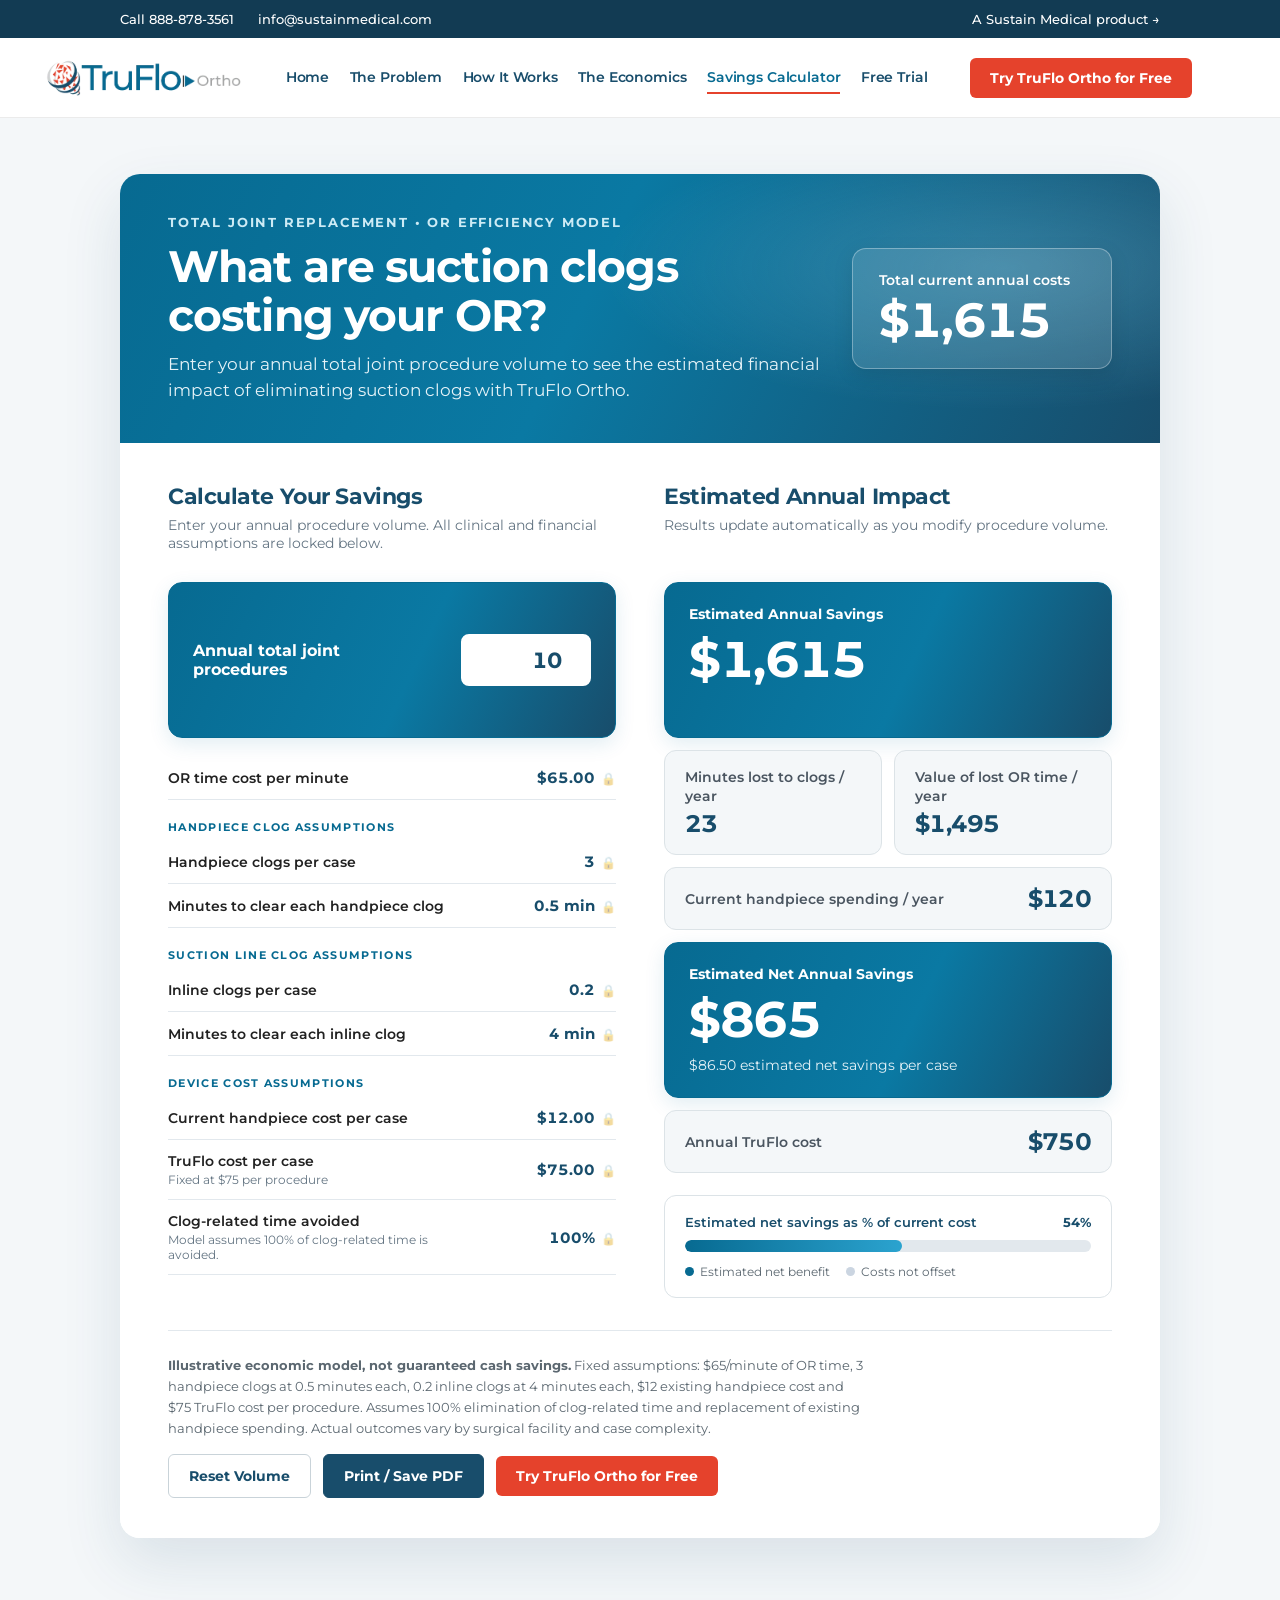
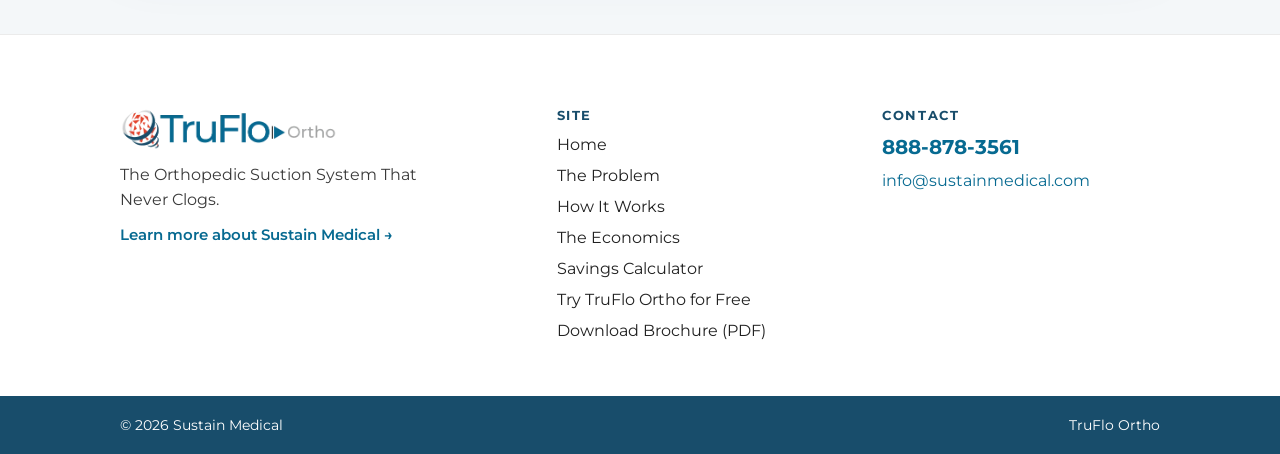
==== calculator.html @ 46fee1bb "Match left input box height and top alignment to right primary card" ====
<!DOCTYPE html><html lang="en"><head><meta charset="utf-8"><meta name="viewport" content="width=device-width,initial-scale=1">
<title>Savings Calculator | TruFlo Ortho</title><meta name="description" content="Calculate your operating room savings by eliminating suction line and handpiece clogs with TruFlo Ortho.">
<link rel="icon" href="assets/img/truflo-logo.png"><link rel="stylesheet" href="assets/site.css">
<style>
.calc-page{padding-top:56px;padding-bottom:96px;background:#F4F7F9}
.calc-shell{max-width:1120px;margin:0 auto;box-shadow:0 24px 60px rgba(24,77,107,.12);border-radius:20px;overflow:hidden;background:#fff}
.calc-top{background:radial-gradient(55% 75% at 85% 35%,rgba(127,208,238,.30),transparent 70%),linear-gradient(115deg,#076A91 0%,#0A79A3 45%,#184D6B 100%);padding:40px 48px;color:#fff;position:relative}
.calc-top .eyebrow{color:#CDEBF5;letter-spacing:.14em;text-transform:uppercase;font-size:13px;font-weight:700}
.calc-top h1{font-size:clamp(28px,3.8vw,44px);line-height:1.12;margin:12px 0 10px;font-weight:700;color:#fff}
.calc-top p{max-width:700px;margin:0;color:#E6F3F8;font-size:17px;line-height:1.55}
.calc-top-grid{display:flex;align-items:center;justify-content:space-between;gap:32px;flex-wrap:wrap}
.calc-top-copy{flex:1 1 520px}
.calc-hero-stat{background:rgba(255,255,255,.12);border:1.5px solid rgba(255,255,255,.32);border-radius:14px;padding:22px 26px;min-width:260px;box-shadow:0 6px 20px rgba(0,0,0,.10)}
.calc-hero-stat span{display:block;font-size:14px;font-weight:600;color:#fff;margin-bottom:6px}
.calc-hero-stat strong{display:block;font-size:clamp(34px,4.2vw,48px);line-height:1.05;font-weight:700;color:#fff;font-variant-numeric:tabular-nums;letter-spacing:-.03em}
.calc-main{padding:40px 48px;background:#fff}
.calc-columns{display:grid;grid-template-columns:1fr 1fr;gap:48px}
.calc-main h2{font-size:22px;margin:0 0 6px;color:#184D6B;font-weight:700}
.calc-sub{color:#647583;font-size:14px;margin:0 0 24px;min-height:42px}
.calc-field{display:flex;align-items:center;justify-content:space-between;gap:16px;padding:12px 0;border-bottom:1px solid #E2E8ED}
.calc-field label{font-weight:600;font-size:14px;color:#212121;max-width:62%}
.calc-field small{display:block;color:#647583;font-weight:400;font-size:12px;margin-top:2px}
.calc-field.featured{min-height:156px;background:linear-gradient(115deg,#076A91 0%,#0A79A3 55%,#184D6B 100%);padding:22px 24px;border:1.5px solid #076A91;border-radius:14px;margin-bottom:18px;box-shadow:0 6px 20px rgba(7,106,145,.12)}
.calc-field.featured label{font-weight:700;color:#fff;font-size:16px}
.calc-field.featured input{background:#fff;border:2px solid #fff;font-size:22px;height:52px;font-weight:700;color:#184D6B}
.calc-field.featured input:focus{border-color:#fff;box-shadow:0 0 0 3px rgba(255,255,255,.35)}
.calc-inputwrap{display:flex;align-items:center;position:relative;width:130px}
.calc-inputwrap input{width:100%;height:44px;text-align:right;background:#F8FBFD;border:1.5px solid #C9D3D9;border-radius:8px;font-weight:700;font-family:Montserrat,sans-serif;color:#184D6B;padding:0 12px;outline:none;font-variant-numeric:tabular-nums}
.calc-inputwrap input:focus{background:#fff;border-color:#076A91;box-shadow:0 0 0 3px rgba(7,106,145,.2)}
.calc-fixed{min-width:120px;text-align:right;font-weight:700;font-variant-numeric:tabular-nums;color:#184D6B;font-size:15px;white-space:nowrap}
.calc-lock{display:inline-block;margin-left:6px;opacity:.4;font-size:12px}
.calc-section-tag{font-size:11px;text-transform:uppercase;font-weight:700;letter-spacing:.12em;color:#076A91;margin:20px 0 6px}
.calc-results{display:flex;flex-direction:column;gap:12px}
.calc-res{display:flex;align-items:center;justify-content:space-between;gap:12px;padding:16px 20px;background:#F4F7F9;border:1px solid #DCE3E7;border-radius:12px}
.calc-res span{font-size:14px;color:#4a5560;font-weight:600}
.calc-res strong{font-size:24px;letter-spacing:-.03em;color:#184D6B;font-variant-numeric:tabular-nums}
.calc-res.primary{display:flex;flex-direction:column;justify-content:flex-start;align-items:flex-start;gap:0;min-height:156px;color:#fff;background:linear-gradient(115deg,#076A91 0%,#0A79A3 55%,#184D6B 100%);border:1.5px solid #076A91;border-radius:14px;padding:22px 24px;box-shadow:0 6px 20px rgba(7,106,145,.12)}
.calc-res.primary span{color:#fff;font-weight:700;display:block}
.calc-res.primary strong{display:block;font-size:clamp(36px,4.5vw,50px);margin:6px 0;color:#fff}
.calc-res.primary .micro{color:#E6F3F8;font-size:14px}
.calc-res.primary.negative{background:linear-gradient(115deg,#B5462E,#E5422C);border-color:#B5462E}
.calc-metrics{display:grid;grid-template-columns:1fr 1fr;gap:12px}
.calc-metrics .calc-res{display:block}
.calc-metrics .calc-res strong{display:block;margin-top:4px}
.calc-barwrap{margin-top:10px;padding:18px 20px;border:1px solid #DCE3E7;border-radius:12px;background:#fff}
.calc-barhead{display:flex;justify-content:space-between;gap:10px;font-size:13px;margin-bottom:10px;font-weight:600;color:#184D6B}
.calc-bar{height:12px;background:#E2E8ED;border-radius:8px;overflow:hidden}
.calc-barfill{height:100%;background:linear-gradient(90deg,#076A91,#2BA3CF);border-radius:8px;transition:width .25s ease}
.calc-legend{display:flex;flex-wrap:wrap;gap:16px;margin-top:12px;color:#5b6770;font-size:12px}
.calc-dot{display:inline-block;width:9px;height:9px;border-radius:50%;background:#076A91;margin-right:6px}
.calc-dot.alt{background:#CBD5E1}
.calc-actions{display:flex;justify-content:space-between;align-items:center;gap:16px;flex-wrap:wrap;border-top:1px solid #E2E8ED;margin-top:32px;padding-top:24px}
.calc-note{margin:0;color:#5b6770;font-size:13px;line-height:1.6;max-width:700px}
.calc-buttons{display:flex;gap:12px;flex-wrap:wrap;align-items:center}
.calc-btn{cursor:pointer;padding:12px 20px;border-radius:6px;font:700 14px Montserrat,sans-serif;border:1.5px solid #C9D3D9;background:#fff;color:#184D6B;transition:all .2s}
.calc-btn:hover{background:#F4F7F9;border-color:#076A91}
.calc-btn.dark{background:#184D6B;color:#fff;border-color:#184D6B}
.calc-btn.dark:hover{background:#076A91;border-color:#076A91}
@media(max-width:900px){
  .calc-columns{grid-template-columns:1fr;gap:32px}
  .calc-top{padding:30px 24px}
  .calc-top-grid{flex-direction:column;align-items:stretch;gap:20px}
  .calc-hero-stat{min-width:0}
  .calc-main{padding:28px 20px}
  .calc-sub{min-height:0}
  .calc-actions{flex-direction:column;align-items:stretch}
}
@media print{
  .topbar,.hdr,footer,.calc-buttons{display:none!important}
  .calc-shell{box-shadow:none;border-radius:0}
  body{background:#fff}
}
</style>
</head><body>
<div class="topbar wrap"><div class="l"><a href="tel:+18888783561">Call 888-878-3561</a><a href="mailto:info@sustainmedical.com">info@sustainmedical.com</a></div><a href="https://sustainmedical.com">A Sustain Medical product &rarr;</a></div>
<header class="hdr wrap"><a href="index.html"><img class="logo" src="assets/img/truflo-logo.webp" alt="TruFlo Ortho" width="228" height="46"></a>
<nav class="nav"><a href="index.html">Home</a><a href="index.html#problem">The Problem</a><a href="index.html#how">How It Works</a><a href="index.html#economics">The Economics</a><a href="calculator.html" class="on">Savings Calculator</a><a href="free-trial.html">Free Trial</a></nav><a href="free-trial.html" class="btn btn-red btn-sm">Try TruFlo Ortho for Free</a>
<div style="display:flex;gap:6px;align-items:center"><a href="free-trial.html" class="btn btn-red mcta">Try TruFlo Ortho for Free</a><button class="burger" aria-label="Menu" aria-expanded="false"><span></span><span></span><span></span></button></div>
<nav class="mnav"><a href="index.html">Home</a><a href="index.html#problem">The Problem</a><a href="index.html#how">How It Works</a><a href="index.html#economics">The Economics</a><a href="calculator.html">Savings Calculator</a><a href="free-trial.html">Free Trial</a><a href="tel:+18888783561">Call 888-878-3561</a></nav></header>

<main class="calc-page wrap">
<div class="calc-shell">
<header class="calc-top">
<div class="calc-top-grid">
<div class="calc-top-copy">
<div class="eyebrow">Total Joint Replacement &bull; OR Efficiency Model</div>
<h1>What are suction clogs<br>costing your OR?</h1>
<p>Enter your annual total joint procedure volume to see the estimated financial impact of eliminating suction clogs with TruFlo Ortho.</p>
</div>
<div class="calc-hero-stat">
<span>Total current annual costs</span>
<strong id="heroCurrentTotal" aria-live="polite">$1,615</strong>
</div>
</div>
</header>
<div class="calc-main">
<div class="calc-columns">
<section aria-labelledby="inputs-heading">
<h2 id="inputs-heading">Calculate Your Savings</h2>
<p class="calc-sub">Enter your annual procedure volume. All clinical and financial assumptions are locked below.</p>

<div class="calc-field featured">
<label for="cases">Annual total joint procedures</label>
<div class="calc-inputwrap"><input id="cases" type="number" min="0" step="1" value="10"></div>
</div>

<div class="calc-field">
<label for="orCost">OR time cost per minute</label>
<div class="calc-fixed" aria-label="Fixed assumption">$65.00<span class="calc-lock" title="Fixed assumption" aria-hidden="true">&#128274;</span></div>
</div>

<div class="calc-section-tag">Handpiece Clog Assumptions</div>
<div class="calc-field">
<label for="handClogs">Handpiece clogs per case</label>
<div class="calc-fixed" aria-label="Fixed assumption">3<span class="calc-lock" title="Fixed assumption" aria-hidden="true">&#128274;</span></div>
</div>
<div class="calc-field">
<label for="handMinutes">Minutes to clear each handpiece clog</label>
<div class="calc-fixed" aria-label="Fixed assumption">0.5 min<span class="calc-lock" title="Fixed assumption" aria-hidden="true">&#128274;</span></div>
</div>

<div class="calc-section-tag">Suction Line Clog Assumptions</div>
<div class="calc-field">
<label for="inlineClogs">Inline clogs per case</label>
<div class="calc-fixed" aria-label="Fixed assumption">0.2<span class="calc-lock" title="Fixed assumption" aria-hidden="true">&#128274;</span></div>
</div>
<div class="calc-field">
<label for="inlineMinutes">Minutes to clear each inline clog</label>
<div class="calc-fixed" aria-label="Fixed assumption">4 min<span class="calc-lock" title="Fixed assumption" aria-hidden="true">&#128274;</span></div>
</div>

<div class="calc-section-tag">Device Cost Assumptions</div>
<div class="calc-field">
<label for="oldCost">Current handpiece cost per case</label>
<div class="calc-fixed" aria-label="Fixed assumption">$12.00<span class="calc-lock" title="Fixed assumption" aria-hidden="true">&#128274;</span></div>
</div>
<div class="calc-field">
<label for="trufloCost">TruFlo cost per case<small>Fixed at $75 per procedure</small></label>
<div class="calc-fixed" aria-label="Fixed assumption">$75.00<span class="calc-lock" title="Fixed assumption" aria-hidden="true">&#128274;</span></div>
</div>
<div class="calc-field">
<label for="eff">Clog-related time avoided<small>Model assumes 100% of clog-related time is avoided.</small></label>
<div class="calc-fixed" aria-label="Fixed assumption">100%<span class="calc-lock" title="Fixed assumption" aria-hidden="true">&#128274;</span></div>
</div>
</section>

<section aria-labelledby="results-heading">
<h2 id="results-heading">Estimated Annual Impact</h2>
<p class="calc-sub">Results update automatically as you modify procedure volume.</p>
<div class="calc-results">
<div class="calc-res primary" id="currentCostTile">
<span>Estimated Annual Savings</span>
<strong id="currentTotal" aria-live="polite">$1,615</strong>
</div>

<div class="calc-metrics">
<div class="calc-res">
<span>Minutes lost to clogs / year</span>
<strong id="minutesLost">23</strong>
</div>
<div class="calc-res">
<span>Value of lost OR time / year</span>
<strong id="timeCost">$1,495</strong>
</div>
</div>

<div class="calc-res">
<span>Current handpiece spending / year</span>
<strong id="oldAnnual">$120</strong>
</div>
<div class="calc-res primary" id="netTile">
<span>Estimated Net Annual Savings</span>
<strong id="net" aria-live="polite">$865</strong>
<div class="micro" id="perCase">$86.50 estimated savings per case</div>
</div>
<div class="calc-res">
<span>Annual TruFlo cost</span>
<strong id="trufloAnnual">$750</strong>
</div>

<div class="calc-barwrap">
<div class="calc-barhead">
<span>Estimated net savings as % of current cost</span>
<strong id="percentage">54%</strong>
</div>
<div class="calc-bar"><div class="calc-barfill" id="barFill" style="width:54%"></div></div>
<div class="calc-legend">
<span><i class="calc-dot"></i>Estimated net benefit</span>
<span><i class="calc-dot alt"></i>Costs not offset</span>
</div>
</div>

</div>
</section>
</div>

<div class="calc-actions">
<p class="calc-note"><strong>Illustrative economic model, not guaranteed cash savings.</strong> Fixed assumptions: $65/minute of OR time, 3 handpiece clogs at 0.5 minutes each, 0.2 inline clogs at 4 minutes each, $12 existing handpiece cost and $75 TruFlo cost per procedure. Assumes 100% elimination of clog-related time and replacement of existing handpiece spending. Actual outcomes vary by surgical facility and case complexity.</p>
<div class="calc-buttons">
<button id="reset" class="calc-btn" type="button">Reset Volume</button>
<button id="print" class="calc-btn dark" type="button">Print / Save PDF</button>
<a href="free-trial.html" class="btn btn-red btn-sm">Try TruFlo Ortho for Free</a>
</div>
</div>
</div>
</div>
</main>

<footer><div class="ft wrap"><div class="c"><img src="assets/img/truflo-logo.webp" alt="TruFlo Ortho" style="height:44px;width:max-content"><p>The Orthopedic Suction System That Never Clogs.</p><a href="https://sustainmedical.com" class="mont" style="font-weight:600;font-size:15px;color:#076A91">Learn more about Sustain Medical &rarr;</a></div>
<div class="c"><h4>Site</h4><a href="index.html">Home</a><a href="index.html#problem">The Problem</a><a href="index.html#how">How It Works</a><a href="index.html#economics">The Economics</a><a href="calculator.html">Savings Calculator</a><a href="free-trial.html">Try TruFlo Ortho for Free</a><a href="assets/TruFlo-Ortho-Sell-Sheet.pdf" target="_blank" rel="noopener">Download Brochure (PDF)</a></div>
<div class="c"><h4>Contact</h4><a href="tel:+18888783561" class="mont" style="font-weight:700;font-size:20px;color:#076A91">888-878-3561</a><a href="mailto:info@sustainmedical.com" style="color:#076A91">info@sustainmedical.com</a></div></div>
<div class="fb wrap"><span>&copy; 2026 Sustain Medical</span><span>TruFlo Ortho</span></div></footer>

<script>
(function(){
  'use strict';
  const defaults = {cases:10,orCost:65,handClogs:3,handMinutes:.5,inlineClogs:.2,inlineMinutes:4,oldCost:12,trufloCost:75,eff:100};
  const $ = id => document.getElementById(id);
  const money = n => new Intl.NumberFormat('en-US',{style:'currency',currency:'USD',maximumFractionDigits:0}).format(n);
  const precise = n => new Intl.NumberFormat('en-US',{style:'currency',currency:'USD',minimumFractionDigits:2,maximumFractionDigits:2}).format(n);
  const number = n => new Intl.NumberFormat('en-US',{maximumFractionDigits:2}).format(n);
  const value = id => {
    if(id !== 'cases') return defaults[id];
    const n = Number($('cases').value);
    return Number.isFinite(n) ? Math.max(0, Math.floor(n)) : 0;
  };
  function update(){
    const cases = value('cases'),
          perMinute = value('orCost'),
          h = cases * value('handClogs') * value('handMinutes'),
          i = cases * value('inlineClogs') * value('inlineMinutes'),
          time = h + i,
          timeCost = time * perMinute,
          oldAnnual = cases * value('oldCost'),
          currentTotal = timeCost + oldAnnual,
          trufloAnnual = cases * value('trufloCost'),
          effective = Math.min(100, value('eff')) / 100,
          recovered = timeCost * effective,
          net = recovered + oldAnnual - trufloAnnual,
          share = currentTotal > 0 ? Math.max(0, Math.min(100, 100 * net / currentTotal)) : 0;
    for(const [id, val, fmt] of [
      ['minutesLost', time, number],
      ['timeCost', timeCost, money],
      ['oldAnnual', oldAnnual, money],
      ['currentTotal', currentTotal, money],
      ['heroCurrentTotal', currentTotal, money],
      ['trufloAnnual', trufloAnnual, money],
      ['net', net, money]
    ]){
      if($(id)) $(id).textContent = fmt(val);
    }
    if($('perCase')) $('perCase').textContent = precise(cases ? net / cases : 0) + ' estimated net savings per case';
    if($('percentage')) $('percentage').textContent = Math.round(share) + '%';
    if($('barFill')) $('barFill').style.width = share + '%';
    if($('netTile')) $('netTile').classList.toggle('negative', net < 0);
  }
  const c = $('cases');
  if(c) c.addEventListener('input', update);
  const r = $('reset');
  if(r) r.addEventListener('click', () => { c.value = defaults.cases; update(); });
  const p = $('print');
  if(p) p.addEventListener('click', () => window.print());
  update();
})();
</script>
<script src="assets/site.js"></script>
</body></html>
---- assets/site.css ----
@import url('https://fonts.googleapis.com/css2?family=Montserrat:ital,wght@0,400;0,500;0,600;0,700;1,500&display=swap');
*{box-sizing:border-box}html{scroll-behavior:smooth}
body{margin:0;font-family:Montserrat,sans-serif;color:#212121;background:#fff;-webkit-font-smoothing:antialiased}
a{color:#076A91;text-decoration:none}a:hover{color:#184D6B}
img{max-width:100%}
.mont{font-family:Montserrat,sans-serif}
.wrap{padding-left:120px;padding-right:120px}
.hdr.wrap{padding-left:clamp(20px,3.5vw,60px);padding-right:clamp(20px,3.5vw,60px)}
.topbar{background:#123B53;height:38px;display:flex;align-items:center;justify-content:space-between;font:500 13px Montserrat,sans-serif;color:#fff}
.topbar a{color:#fff;white-space:nowrap}.topbar .l{display:flex;gap:24px}
.hdr{position:sticky;top:0;z-index:30;background:rgba(255,255,255,.98);backdrop-filter:blur(8px);border-bottom:1px solid #EBEBEB;height:80px;display:flex;align-items:center;justify-content:space-between;gap:16px}
.hdr .logo{height:40px;width:auto;flex-shrink:0;display:block}
.nav{display:flex;align-items:center;gap:clamp(12px,1.6vw,22px);font:600 14px Montserrat,sans-serif;flex-shrink:1}
.nav a{color:#184D6B;padding:6px 0;border-bottom:2px solid transparent;white-space:nowrap;flex-shrink:0;letter-spacing:-.01em}
.nav a:hover{color:#076A91}.nav a.on{border-color:#E5422C;color:#076A91}
.btn{display:inline-flex;align-items:center;justify-content:center;font:700 16px Montserrat,sans-serif;padding:16px 28px;border-radius:6px;white-space:nowrap;flex-shrink:0;transition:transform .2s,box-shadow .2s,background .2s,color .2s;cursor:pointer;border:0}
.btn-red{background:#E5422C;color:#fff}.btn-red:hover{background:#C7341F;color:#fff;transform:translateY(-2px);box-shadow:0 10px 24px rgba(229,66,44,.4)}
.btn-ghost{border:2px solid rgba(255,255,255,.75);color:#fff;padding:14px 24px}.btn-ghost:hover{background:#fff;color:#184D6B;transform:translateY(-2px)}
.btn-outline{border:2px solid #076A91;color:#076A91;padding:12px 20px;font-size:15px}.btn-outline:hover{background:#076A91;color:#fff}
.btn-sm{font-size:14px;padding:11px 20px;white-space:nowrap;flex-shrink:0}
.burger{display:none;width:44px;height:44px;border:0;background:none;flex-direction:column;align-items:center;justify-content:center;gap:5px;cursor:pointer}.burger span{width:22px;height:2.5px;background:#184D6B;border-radius:2px}
.mnav{display:none}
.eyebrow{font:600 13px Montserrat,sans-serif;letter-spacing:.14em;text-transform:uppercase}
h1,h2,h3{font-family:Montserrat,sans-serif;margin:0;letter-spacing:-.02em}
section{position:relative}
/* hero */
.hero{padding-top:88px;padding-bottom:104px;background:radial-gradient(55% 75% at 78% 45%,rgba(127,208,238,.30),transparent 70%),linear-gradient(115deg,#076A91 0%,#0A79A3 45%,#184D6B 100%);display:grid;grid-template-columns:1.02fr .98fr;gap:48px;align-items:center;color:#fff;overflow:hidden}
.hero h1{font-weight:700;font-size:60px;line-height:1.06;letter-spacing:-.025em;text-wrap:balance}.hero h1 span{color:#BFEAF8}
.hero p{margin:0;font-size:20px;line-height:1.55;color:#E6F3F8;max-width:540px}
.hero .copy{display:flex;flex-direction:column;gap:24px}
.hero .eyebrow{display:flex;align-items:center;gap:10px;color:#CDEBF5}
.dot{width:8px;height:8px;border-radius:50%;background:#E5422C;display:inline-block;animation:dotw 1.8s ease-out infinite}
@keyframes dotw{0%{box-shadow:0 0 0 0 rgba(229,66,44,.6)}100%{box-shadow:0 0 0 8px rgba(229,66,44,0)}}
@keyframes dotb{0%{box-shadow:0 0 0 0 rgba(7,106,145,.5)}100%{box-shadow:0 0 0 8px rgba(7,106,145,0)}}
.hero .btns{display:flex;gap:14px;margin-top:8px;flex-wrap:wrap}
.prod{position:relative}
.prod::before{content:"";position:absolute;inset:6% 4%;border-radius:50%;background:radial-gradient(circle,rgba(255,255,255,.55),rgba(255,255,255,0) 68%)}
.prod img{position:relative;width:100%;display:block;animation:subtleFloat 5s ease-in-out infinite;filter:drop-shadow(0 30px 40px rgba(8,40,60,.35))}
@keyframes subtleFloat{0%,100%{transform:translateY(-4px)}50%{transform:translateY(4px)}}
@keyframes float{0%,100%{transform:translateY(-4px)}50%{transform:translateY(4px)}}
.tag{position:absolute;background:rgba(255,255,255,.95);border:1px solid #DCE3E7;border-radius:12px;padding:12px 16px;box-shadow:0 14px 34px rgba(8,40,60,.25);display:flex;gap:10px;align-items:center;font:600 14px Montserrat,sans-serif;color:#184D6B;white-space:nowrap;animation:float 5s ease-in-out infinite}
.tag i{width:10px;height:10px;border-radius:50%;display:inline-block}
/* diagram sections */
.diag-sec{padding-top:104px;padding-bottom:104px}
.diag-sec.alt{background:radial-gradient(40% 50% at 82% 18%,rgba(7,106,145,.12),transparent 70%),#F4F7F9}
.sechead{display:grid;grid-template-columns:1fr 1fr;gap:64px;align-items:end;margin-bottom:40px}
.sechead h2{font-weight:700;font-size:48px;line-height:1.08;color:#184D6B}
.sechead p{margin:0;font-size:19px;line-height:1.6;color:#3a3a3a}
.card{background:#fff;border-radius:22px;box-shadow:0 30px 70px rgba(24,77,107,.14);padding:28px 36px 36px}
.card .ct{display:flex;flex-direction:column;gap:6px;margin-bottom:12px}
.card .ct b{font:700 26px Montserrat,sans-serif;color:#184D6B}
.status{display:flex;align-items:center;gap:10px;font:700 14px Montserrat,sans-serif;letter-spacing:.08em}
.status i{width:10px;height:10px;border-radius:50%;display:inline-block}
.card .cap{margin:12px 0 0;font-size:16px;line-height:1.55;color:#3a3a3a;max-width:880px}
.legend{display:none}
.photos{display:grid;grid-template-columns:repeat(4,1fr);gap:14px;margin-top:28px}
.photos figure{margin:0;border-radius:14px;overflow:hidden;background:#123B53;aspect-ratio:3/2}
.photos img{width:100%;height:100%;object-fit:cover;display:block;transition:transform .5s}.photos figure:hover img{transform:scale(1.05)}
.photos-note{margin:10px 0 0;font-size:14px;color:#5b6770}
/* large-bore (v2) */
.lb{padding-top:112px;padding-bottom:112px}
.center{text-align:center;display:flex;flex-direction:column;gap:14px;align-items:center}
.lb h2,.h2{font-weight:700;font-size:44px;color:#184D6B}
.lbgrid{margin-top:56px;display:grid;grid-template-columns:320px 1fr 320px;gap:32px;align-items:center}
.fcard{border:1.5px solid #C9D3D9;border-radius:16px;padding:28px;display:flex;flex-direction:column;gap:8px;background:#fff;transition:transform .35s,box-shadow .35s,border-color .35s}
.fcard:hover{transform:translateY(-6px);box-shadow:0 20px 44px rgba(24,77,107,.13);border-color:#076A91}
.fcard .t{display:flex;align-items:center;gap:12px}.num{flex:none;width:32px;height:32px;border-radius:50%;background:#E5422C;color:#fff;font:700 15px Montserrat,sans-serif;display:flex;align-items:center;justify-content:center}
.fcard .t span:last-child{font:700 19px Montserrat,sans-serif;color:#C7341F}
.pin{position:absolute;width:38px;height:38px;border-radius:50%;background:#E5422C;color:#fff;border:3px solid #fff;box-shadow:0 4px 12px rgba(0,0,0,.2);font:700 16px Montserrat,sans-serif;display:flex;align-items:center;justify-content:center;animation:pulse 2s ease-out infinite}
@keyframes pulse{0%{box-shadow:0 0 0 0 rgba(229,66,44,.55)}100%{box-shadow:0 0 0 18px rgba(229,66,44,0)}}
.cyc{margin-top:72px;display:grid;grid-template-columns:320px 1fr;gap:48px;align-items:center}
.cycimg{position:relative;height:340px;border-radius:16px;overflow:hidden;background:#184D6B url(img/or-team.webp) center/cover;box-shadow:0 24px 60px rgba(24,77,107,.2)}
.cycimg::before{content:"";position:absolute;inset:0;background:linear-gradient(90deg,rgba(18,59,83,.85) 0%,rgba(18,59,83,.2) 55%,transparent)}
.chips{position:absolute;left:32px;bottom:32px;display:flex;gap:10px;font:600 13px Montserrat,sans-serif;color:#fff;letter-spacing:.08em;text-transform:uppercase}.chips span{padding:6px 10px;border:1px solid rgba(255,255,255,.4);border-radius:20px}
/* economics */
.pagehead{padding-top:72px;padding-bottom:8px}
.pagehead h1{font-size:52px;color:#184D6B;font-weight:700;line-height:1.08}
.why{padding-top:72px;padding-bottom:104px}
.grid3{display:grid;grid-template-columns:repeat(3,1fr);gap:20px}
.wcard{border:1.5px solid #DCE3E7;border-radius:14px;padding:28px 26px;min-height:190px;display:flex;flex-direction:column;gap:10px;background:#fff;transition:transform .35s cubic-bezier(.2,.8,.2,1),box-shadow .35s cubic-bezier(.2,.8,.2,1),border-color .35s;position:relative;cursor:pointer}
.wcard:hover,.wcard.is-active{transform:translateY(-6px);box-shadow:0 20px 44px rgba(24,77,107,.14);border-color:#076A91}
.wcard b{font:700 15px Montserrat,sans-serif;color:#E5422C;letter-spacing:.04em}
.wcard .wtitle{font:600 21px/1.3 Montserrat,sans-serif;color:#184D6B;transition:color .25s ease}
.wcard .wdesc{margin:0;font:500 15px/1.55 Montserrat,sans-serif;color:#445461;opacity:0;max-height:0;overflow:hidden;transform:translateY(6px);transition:opacity .35s ease,transform .35s ease,max-height .35s ease,margin .35s ease}
.wcard:hover .wdesc,.wcard.is-active .wdesc,.wcard:focus-within .wdesc{opacity:1;max-height:220px;transform:translateY(0);margin-top:8px}
.zero{padding-top:100px;padding-bottom:100px;background:radial-gradient(60% 90% at 50% 0%,#0B7FAE 0%,#184D6B 60%,#123B53 100%);text-align:center}
.zero h1,.zero h2{font-weight:700;font-size:50px;color:#fff;line-height:1.2;margin:0 auto;max-width:1100px}
.zero h1 span.pays,.zero h2 span.pays{color:#E5422C;font-weight:700;white-space:nowrap;display:inline-block}
.zero .grid3{margin-top:56px}
.stat{background:#fff;border-radius:14px;padding:36px 28px;display:flex;flex-direction:column;gap:10px;align-items:center;transition:transform .35s}.stat:hover{transform:translateY(-6px)}
.stat strong{font:700 44px Montserrat,sans-serif;color:#184D6B;letter-spacing:-.03em}
.stat span{font:600 13px Montserrat,sans-serif;color:#6f7a82;letter-spacing:.06em;text-transform:uppercase}
.zero .fine{margin:28px auto 0;max-width:760px;color:#CFE3EC;font-size:15px;line-height:1.55}
.calc{padding-top:96px;padding-bottom:96px;background:#eef4f7}
.calc iframe{width:100%;max-width:1164px;margin:32px auto 0;display:block;border:0;min-height:1200px;background:transparent}
/* faq + form */
.form-sec{padding-top:104px;padding-bottom:104px;background:#076A91;display:grid;grid-template-columns:1fr 580px;gap:80px;align-items:start}
.form-sec .l{display:flex;flex-direction:column;gap:24px;color:#fff;padding-top:16px}
.form-sec h2{font-weight:700;font-size:52px;line-height:1.08}
.form-sec p{margin:0;font-size:19px;line-height:1.6;color:#EAF5F9;max-width:520px}
.talk{display:flex;flex-direction:column;gap:10px;margin-top:16px;padding-top:28px;border-top:1px solid rgba(255,255,255,.25);font-size:17px}
.talk a{color:#fff}
.fbox{background:#fff;border-radius:18px;padding:40px;box-shadow:0 24px 60px rgba(0,0,0,.18)}
.fbox form{display:grid;grid-template-columns:1fr 1fr;gap:18px 16px}
.fbox label{display:flex;flex-direction:column;gap:7px;font:600 13px Montserrat,sans-serif;color:#184D6B}
.fbox .full{grid-column:1/-1}
.fbox input:not([type=checkbox]),.fbox select,.fbox textarea{height:50px;border:1.5px solid #C9D3D9;border-radius:8px;padding:0 14px;font:16px Montserrat,sans-serif;color:#212121;background:#fff;width:100%}
.fbox textarea{height:auto;padding:12px 14px;resize:vertical}
.fbox .chk{flex-direction:row;gap:12px;align-items:flex-start;font:16px/1.45 Montserrat,sans-serif;color:#212121;cursor:pointer}
.fbox .chk input{width:20px;height:20px;margin:1px 0 0;accent-color:#076A91;flex:none}
.fbox button[type=submit]{height:58px;font-size:18px;width:100%}
.fbox .req{font-size:14px;color:#5b6770}
.sent{display:none;flex-direction:column;gap:18px;padding:24px 0}.sent.on{display:flex}
.sent .ok{width:56px;height:56px;border-radius:50%;background:#076A91;display:flex;align-items:center;justify-content:center}.sent .ok span{width:12px;height:22px;border-right:3px solid #fff;border-bottom:3px solid #fff;transform:rotate(45deg);margin-top:-4px}
.sent h3{font-weight:700;font-size:28px;color:#184D6B;line-height:1.25}
.linkbtn{background:none;border:0;font:600 15px Montserrat,sans-serif;color:#5b6770;cursor:pointer}
.faq{padding-top:104px;padding-bottom:104px;display:grid;grid-template-columns:380px 1fr;gap:80px}
.faq h2{font-weight:700;font-size:44px;color:#184D6B;line-height:1.1}
.acc{border-top:1px solid #DCE3E7}.acc>div{border-bottom:1px solid #DCE3E7}
.acc button{width:100%;background:none;border:0;padding:26px 0;display:flex;justify-content:space-between;align-items:center;gap:24px;cursor:pointer;text-align:left;font:600 20px Montserrat,sans-serif;color:#184D6B}
.acc button em{font-style:normal;font-size:28px;color:#076A91;font-weight:500}
.acc p{margin:0 0 26px;font-size:17px;line-height:1.6;max-width:680px;display:none}.acc .open p{display:block}
/* footer */
.ft{padding-top:72px;padding-bottom:56px;display:grid;grid-template-columns:1.4fr 1fr 1fr;gap:48px;background:#fff;border-top:1px solid #EBEBEB}
.ft .c{display:flex;flex-direction:column;gap:12px;font-size:16px}.ft .c a{color:#212121}
.ft h4{margin:0;font:700 13px Montserrat,sans-serif;letter-spacing:.12em;text-transform:uppercase;color:#184D6B}
.ft p{margin:0;font-size:16px;color:#3a3a3a;max-width:340px;line-height:1.55}
.fb{background:#184D6B;color:#fff;padding-top:20px;padding-bottom:20px;display:flex;justify-content:space-between;font-size:14px;gap:16px}.fb a{color:#fff}
[data-reveal]{transition:opacity .8s cubic-bezier(.2,.7,.2,1),transform .8s cubic-bezier(.2,.7,.2,1)}
.js [data-reveal]:not(.in){opacity:0;transform:translateY(32px)}
@media (prefers-reduced-motion:reduce){*{animation:none!important}.js [data-reveal]{opacity:1!important;transform:none!important}}
/* responsive */
@media (max-width:1180px){.wrap{padding-left:40px;padding-right:40px}.hdr.wrap{padding-left:24px;padding-right:24px}.nav{gap:16px}.hero h1{font-size:48px}.lbgrid{grid-template-columns:1fr 1.3fr 1fr}.form-sec{grid-template-columns:1fr 1fr;gap:48px}}
@media (max-width:980px){
.wrap{padding-left:20px;padding-right:20px}
.hdr.wrap{padding-left:20px;padding-right:20px}
.topbar{display:none}
.hdr{height:64px}.hdr .logo{height:28px}.nav,.hdr>.btn{display:none}.burger{display:flex}
.hdr .mcta{display:inline-flex!important;font-size:13px;padding:0 14px;height:42px;white-space:nowrap}
.mnav.open{display:flex;flex-direction:column;position:absolute;top:64px;left:0;right:0;background:#fff;border-bottom:1px solid #EBEBEB;padding:8px 20px 20px;font:600 18px Montserrat,sans-serif;box-shadow:0 20px 30px rgba(0,0,0,.08)}
.mnav a{color:#184D6B;padding:14px 0;border-bottom:1px solid #F0F0F0;white-space:nowrap}.mnav a:last-child{border:0;color:#076A91;font-size:17px}
.hero{grid-template-columns:1fr;padding-top:40px;padding-bottom:48px;gap:24px}
.hero h1{font-size:34px;line-height:1.12}.hero p{font-size:17px}.hero .btns{flex-direction:column}.hero .btns .btn{width:100%}
.tag{font-size:11px;padding:8px 10px}
.diag-sec,.lb,.why,.zero,.calc,.faq,.form-sec{padding-top:56px;padding-bottom:56px}
.sechead{grid-template-columns:1fr;gap:16px;margin-bottom:24px}.sechead h2{font-size:30px}.sechead p{font-size:16px}
.card{padding:20px 14px;border-radius:16px}.card .ct b{font-size:21px}.status{font-size:11px}
.diagram .lbl{display:none}
.legend{display:flex;flex-direction:column;gap:12px;margin:16px 0 0;padding:0;list-style:none}
.legend li{display:flex;gap:12px;align-items:flex-start;font-size:15px;line-height:1.45}.legend b{display:block;font:700 15px Montserrat,sans-serif;color:#184D6B}
.photos{grid-template-columns:repeat(2,1fr);gap:10px}
.lb h2,.h2,.faq h2{font-size:28px}.lbgrid{grid-template-columns:1fr;margin-top:28px;gap:14px}.lbgrid .col{display:contents}.lbgrid .imgc{order:-1}
.cyc{grid-template-columns:1fr;gap:20px;margin-top:40px}.cycimg{height:220px}.chips{left:16px;bottom:16px;font-size:11px}
.pagehead{padding-top:40px}.pagehead h1{font-size:32px}
.grid3{grid-template-columns:1fr;gap:12px}.wcard{min-height:0;padding:22px}.wcard span{font-size:18px}
.zero h1,.zero h2{font-size:28px;line-height:1.2}.zero .grid3{margin-top:28px}.stat strong{font-size:34px}
.calc iframe{margin-top:16px}
.form-sec{grid-template-columns:1fr;gap:28px}.form-sec h2{font-size:30px}.form-sec p{font-size:16px}.fbox{padding:22px}.fbox form{grid-template-columns:1fr}
.faq{grid-template-columns:1fr;gap:24px}.acc button{font-size:17px;padding:20px 0}
.ft{grid-template-columns:1fr;gap:28px;padding-top:40px;padding-bottom:32px}.fb{flex-direction:column}
}
.mcta{display:none!important}@media (max-width:980px){.hdr .mcta{display:inline-flex!important}}
.prod img{height:auto}
.hdr .mcta{white-space:nowrap}
@media (max-width:980px){.diagram{min-height:0!important}.diagram .mk{transform-box:fill-box;transform-origin:center;transform:scale(1.9)}.tag{display:none}.hdr .logo{height:24px}}
@media (max-width:360px){.hdr .mcta{font-size:12px;padding:0 9px}}
.calc iframe{margin-top:0}
@media (max-width:980px){.lbgrid .col{display:contents!important}.lbgrid .fcard:nth-child(1){order:1}.lbgrid .col:last-child .fcard{order:2}.lbgrid .col:first-child .fcard:nth-child(2){order:3}.calc{padding-left:0;padding-right:0}}
.form-sec h1.fh{font-weight:700;font-size:52px;line-height:1.08}@media (max-width:980px){.form-sec h1.fh{font-size:30px}}
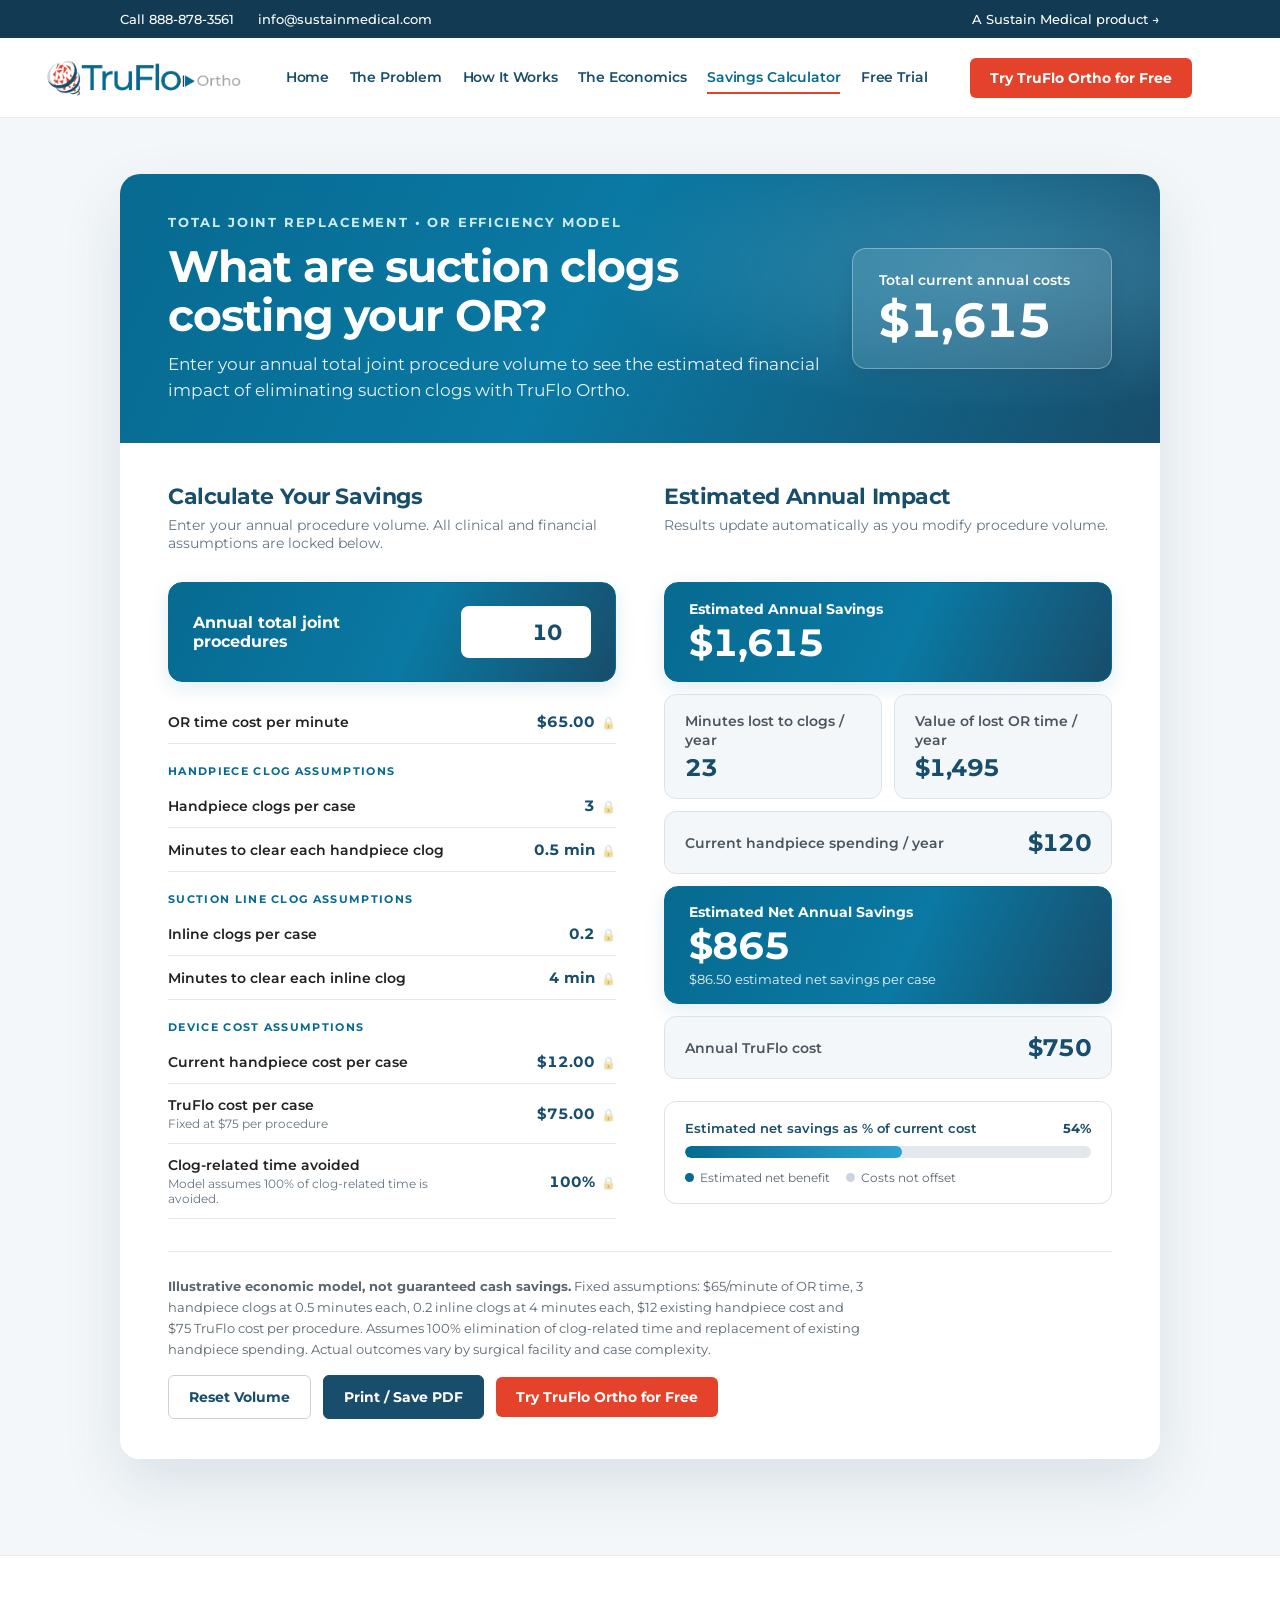
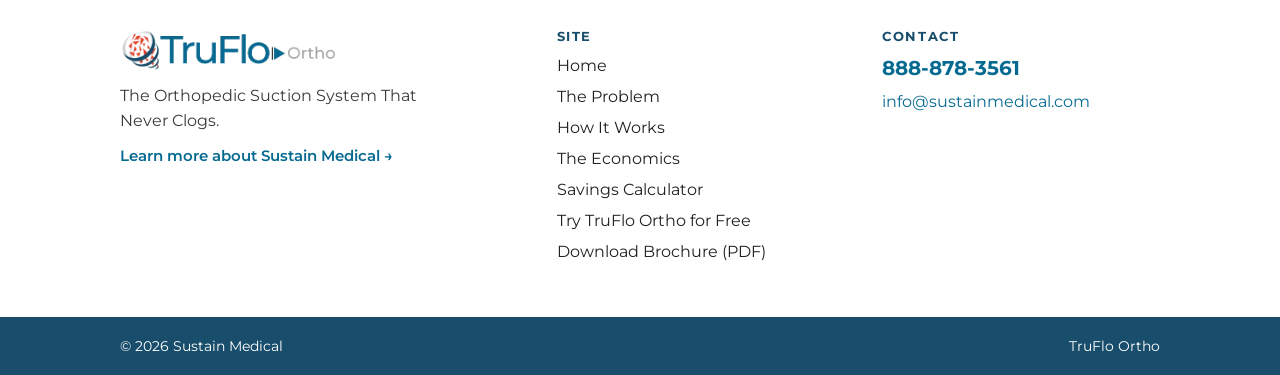
==== commit 979e60f3: "Match right Estimated Annual Savings container to compact 100px left container height" ====
--- a/calculator.html
+++ b/calculator.html
@@ -20,7 +20,7 @@
 .calc-field{display:flex;align-items:center;justify-content:space-between;gap:16px;padding:12px 0;border-bottom:1px solid #E2E8ED}
 .calc-field label{font-weight:600;font-size:14px;color:#212121;max-width:62%}
 .calc-field small{display:block;color:#647583;font-weight:400;font-size:12px;margin-top:2px}
-.calc-field.featured{min-height:156px;background:linear-gradient(115deg,#076A91 0%,#0A79A3 55%,#184D6B 100%);padding:22px 24px;border:1.5px solid #076A91;border-radius:14px;margin-bottom:18px;box-shadow:0 6px 20px rgba(7,106,145,.12)}
+.calc-field.featured{min-height:100px;background:linear-gradient(115deg,#076A91 0%,#0A79A3 55%,#184D6B 100%);padding:18px 24px;border:1.5px solid #076A91;border-radius:14px;margin-bottom:18px;box-shadow:0 6px 20px rgba(7,106,145,.12)}
 .calc-field.featured label{font-weight:700;color:#fff;font-size:16px}
 .calc-field.featured input{background:#fff;border:2px solid #fff;font-size:22px;height:52px;font-weight:700;color:#184D6B}
 .calc-field.featured input:focus{border-color:#fff;box-shadow:0 0 0 3px rgba(255,255,255,.35)}
@@ -34,10 +34,10 @@
 .calc-res{display:flex;align-items:center;justify-content:space-between;gap:12px;padding:16px 20px;background:#F4F7F9;border:1px solid #DCE3E7;border-radius:12px}
 .calc-res span{font-size:14px;color:#4a5560;font-weight:600}
 .calc-res strong{font-size:24px;letter-spacing:-.03em;color:#184D6B;font-variant-numeric:tabular-nums}
-.calc-res.primary{display:flex;flex-direction:column;justify-content:flex-start;align-items:flex-start;gap:0;min-height:156px;color:#fff;background:linear-gradient(115deg,#076A91 0%,#0A79A3 55%,#184D6B 100%);border:1.5px solid #076A91;border-radius:14px;padding:22px 24px;box-shadow:0 6px 20px rgba(7,106,145,.12)}
+.calc-res.primary{display:flex;flex-direction:column;justify-content:center;align-items:flex-start;gap:0;min-height:100px;color:#fff;background:linear-gradient(115deg,#076A91 0%,#0A79A3 55%,#184D6B 100%);border:1.5px solid #076A91;border-radius:14px;padding:16px 24px;box-shadow:0 6px 20px rgba(7,106,145,.12)}
 .calc-res.primary span{color:#fff;font-weight:700;display:block}
-.calc-res.primary strong{display:block;font-size:clamp(36px,4.5vw,50px);margin:6px 0;color:#fff}
-.calc-res.primary .micro{color:#E6F3F8;font-size:14px}
+.calc-res.primary strong{display:block;font-size:clamp(30px,3.6vw,38px);line-height:1.1;margin:4px 0 0;color:#fff}
+.calc-res.primary .micro{color:#E6F3F8;font-size:13px;margin-top:4px}
 .calc-res.primary.negative{background:linear-gradient(115deg,#B5462E,#E5422C);border-color:#B5462E}
 .calc-metrics{display:grid;grid-template-columns:1fr 1fr;gap:12px}
 .calc-metrics .calc-res{display:block}
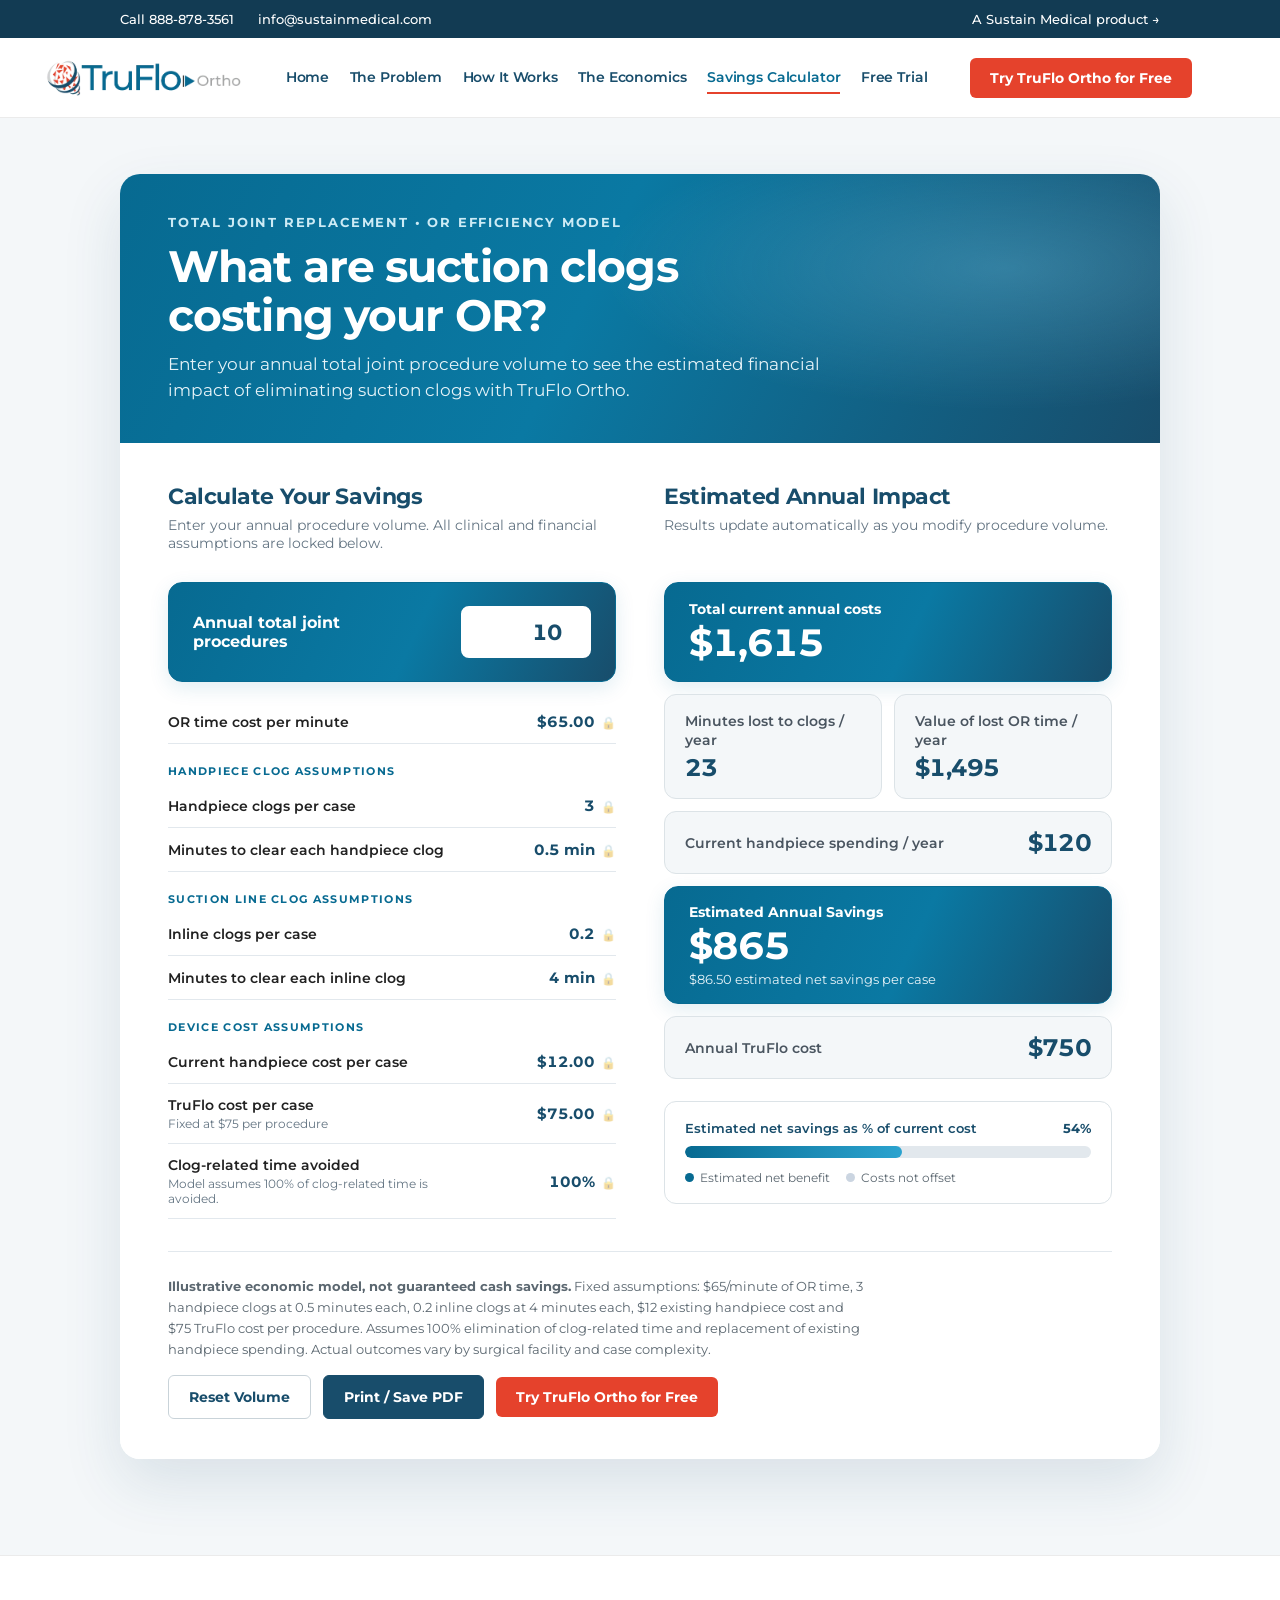
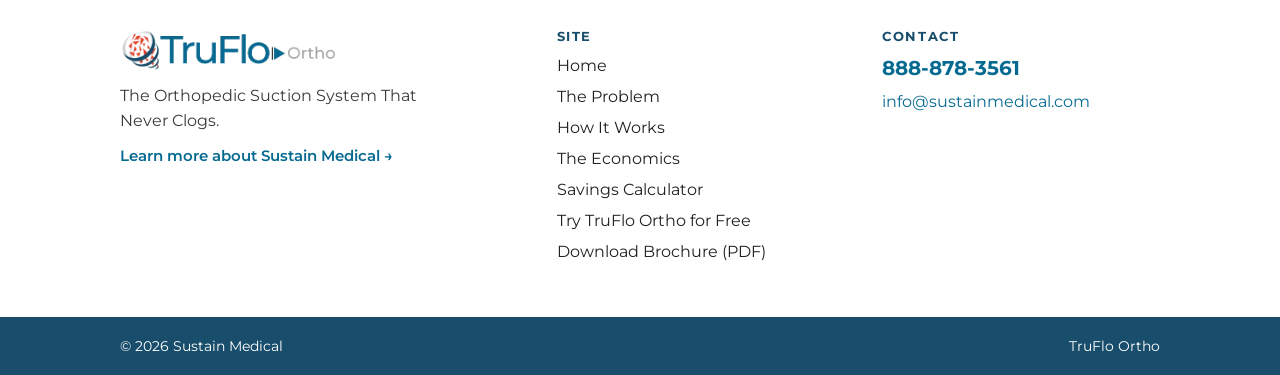
==== commit aff818e8: "Place Total current annual costs in top primary box and Estimated Annual Savings in swapped primary " ====
--- a/calculator.html
+++ b/calculator.html
@@ -8,11 +8,6 @@
 .calc-top .eyebrow{color:#CDEBF5;letter-spacing:.14em;text-transform:uppercase;font-size:13px;font-weight:700}
 .calc-top h1{font-size:clamp(28px,3.8vw,44px);line-height:1.12;margin:12px 0 10px;font-weight:700;color:#fff}
 .calc-top p{max-width:700px;margin:0;color:#E6F3F8;font-size:17px;line-height:1.55}
-.calc-top-grid{display:flex;align-items:center;justify-content:space-between;gap:32px;flex-wrap:wrap}
-.calc-top-copy{flex:1 1 520px}
-.calc-hero-stat{background:rgba(255,255,255,.12);border:1.5px solid rgba(255,255,255,.32);border-radius:14px;padding:22px 26px;min-width:260px;box-shadow:0 6px 20px rgba(0,0,0,.10)}
-.calc-hero-stat span{display:block;font-size:14px;font-weight:600;color:#fff;margin-bottom:6px}
-.calc-hero-stat strong{display:block;font-size:clamp(34px,4.2vw,48px);line-height:1.05;font-weight:700;color:#fff;font-variant-numeric:tabular-nums;letter-spacing:-.03em}
 .calc-main{padding:40px 48px;background:#fff}
 .calc-columns{display:grid;grid-template-columns:1fr 1fr;gap:48px}
 .calc-main h2{font-size:22px;margin:0 0 6px;color:#184D6B;font-weight:700}
@@ -59,8 +54,6 @@
 @media(max-width:900px){
   .calc-columns{grid-template-columns:1fr;gap:32px}
   .calc-top{padding:30px 24px}
-  .calc-top-grid{flex-direction:column;align-items:stretch;gap:20px}
-  .calc-hero-stat{min-width:0}
   .calc-main{padding:28px 20px}
   .calc-sub{min-height:0}
   .calc-actions{flex-direction:column;align-items:stretch}
@@ -81,17 +74,9 @@
 <main class="calc-page wrap">
 <div class="calc-shell">
 <header class="calc-top">
-<div class="calc-top-grid">
-<div class="calc-top-copy">
 <div class="eyebrow">Total Joint Replacement &bull; OR Efficiency Model</div>
 <h1>What are suction clogs<br>costing your OR?</h1>
 <p>Enter your annual total joint procedure volume to see the estimated financial impact of eliminating suction clogs with TruFlo Ortho.</p>
-</div>
-<div class="calc-hero-stat">
-<span>Total current annual costs</span>
-<strong id="heroCurrentTotal" aria-live="polite">$1,615</strong>
-</div>
-</div>
 </header>
 <div class="calc-main">
 <div class="calc-columns">
@@ -149,7 +134,7 @@
 <p class="calc-sub">Results update automatically as you modify procedure volume.</p>
 <div class="calc-results">
 <div class="calc-res primary" id="currentCostTile">
-<span>Estimated Annual Savings</span>
+<span>Total current annual costs</span>
 <strong id="currentTotal" aria-live="polite">$1,615</strong>
 </div>
 
@@ -169,7 +154,7 @@
 <strong id="oldAnnual">$120</strong>
 </div>
 <div class="calc-res primary" id="netTile">
-<span>Estimated Net Annual Savings</span>
+<span>Estimated Annual Savings</span>
 <strong id="net" aria-live="polite">$865</strong>
 <div class="micro" id="perCase">$86.50 estimated savings per case</div>
 </div>
@@ -243,7 +228,6 @@
       ['timeCost', timeCost, money],
       ['oldAnnual', oldAnnual, money],
       ['currentTotal', currentTotal, money],
-      ['heroCurrentTotal', currentTotal, money],
       ['trufloAnnual', trufloAnnual, money],
       ['net', net, money]
     ]){
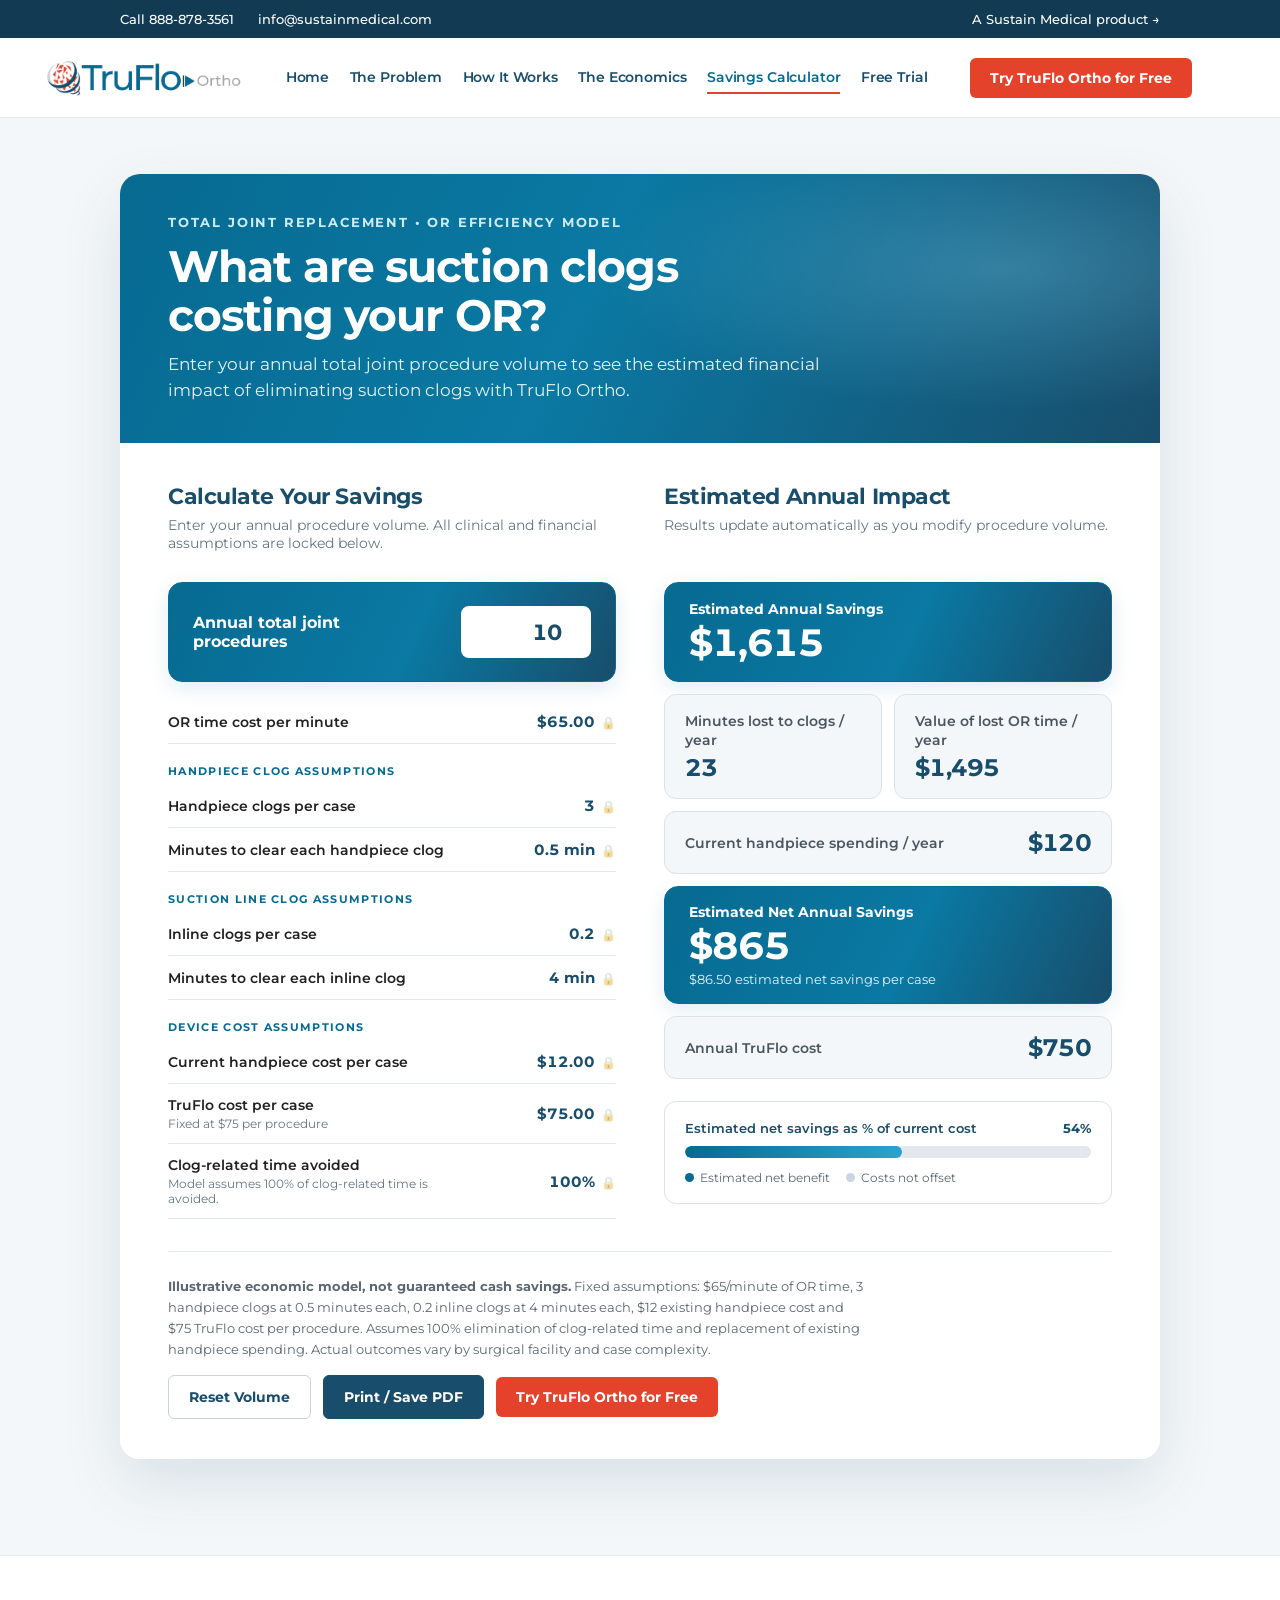
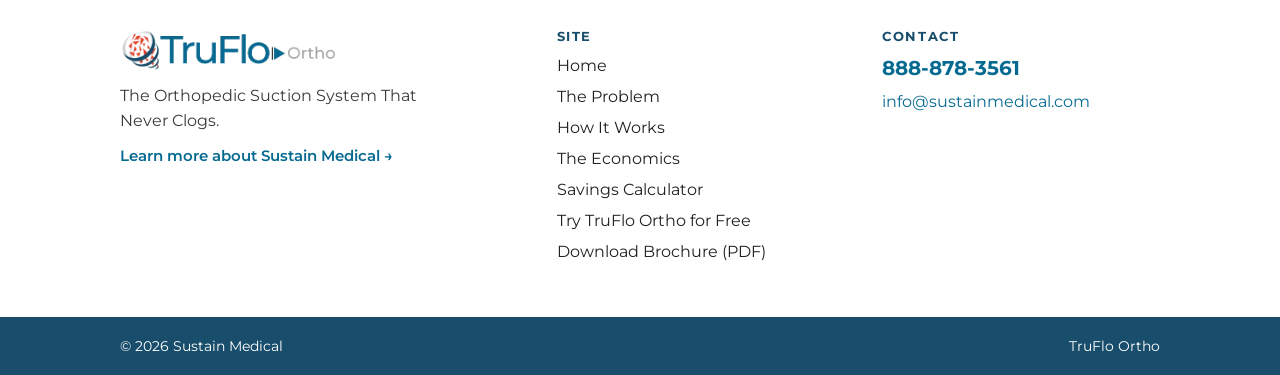
==== commit 6df71910: "Set top box label to Estimated Annual Savings and lower box to Estimated Net Annual Savings" ====
--- a/calculator.html
+++ b/calculator.html
@@ -134,7 +134,7 @@
 <p class="calc-sub">Results update automatically as you modify procedure volume.</p>
 <div class="calc-results">
 <div class="calc-res primary" id="currentCostTile">
-<span>Total current annual costs</span>
+<span>Estimated Annual Savings</span>
 <strong id="currentTotal" aria-live="polite">$1,615</strong>
 </div>
 
@@ -154,7 +154,7 @@
 <strong id="oldAnnual">$120</strong>
 </div>
 <div class="calc-res primary" id="netTile">
-<span>Estimated Annual Savings</span>
+<span>Estimated Net Annual Savings</span>
 <strong id="net" aria-live="polite">$865</strong>
 <div class="micro" id="perCase">$86.50 estimated savings per case</div>
 </div>
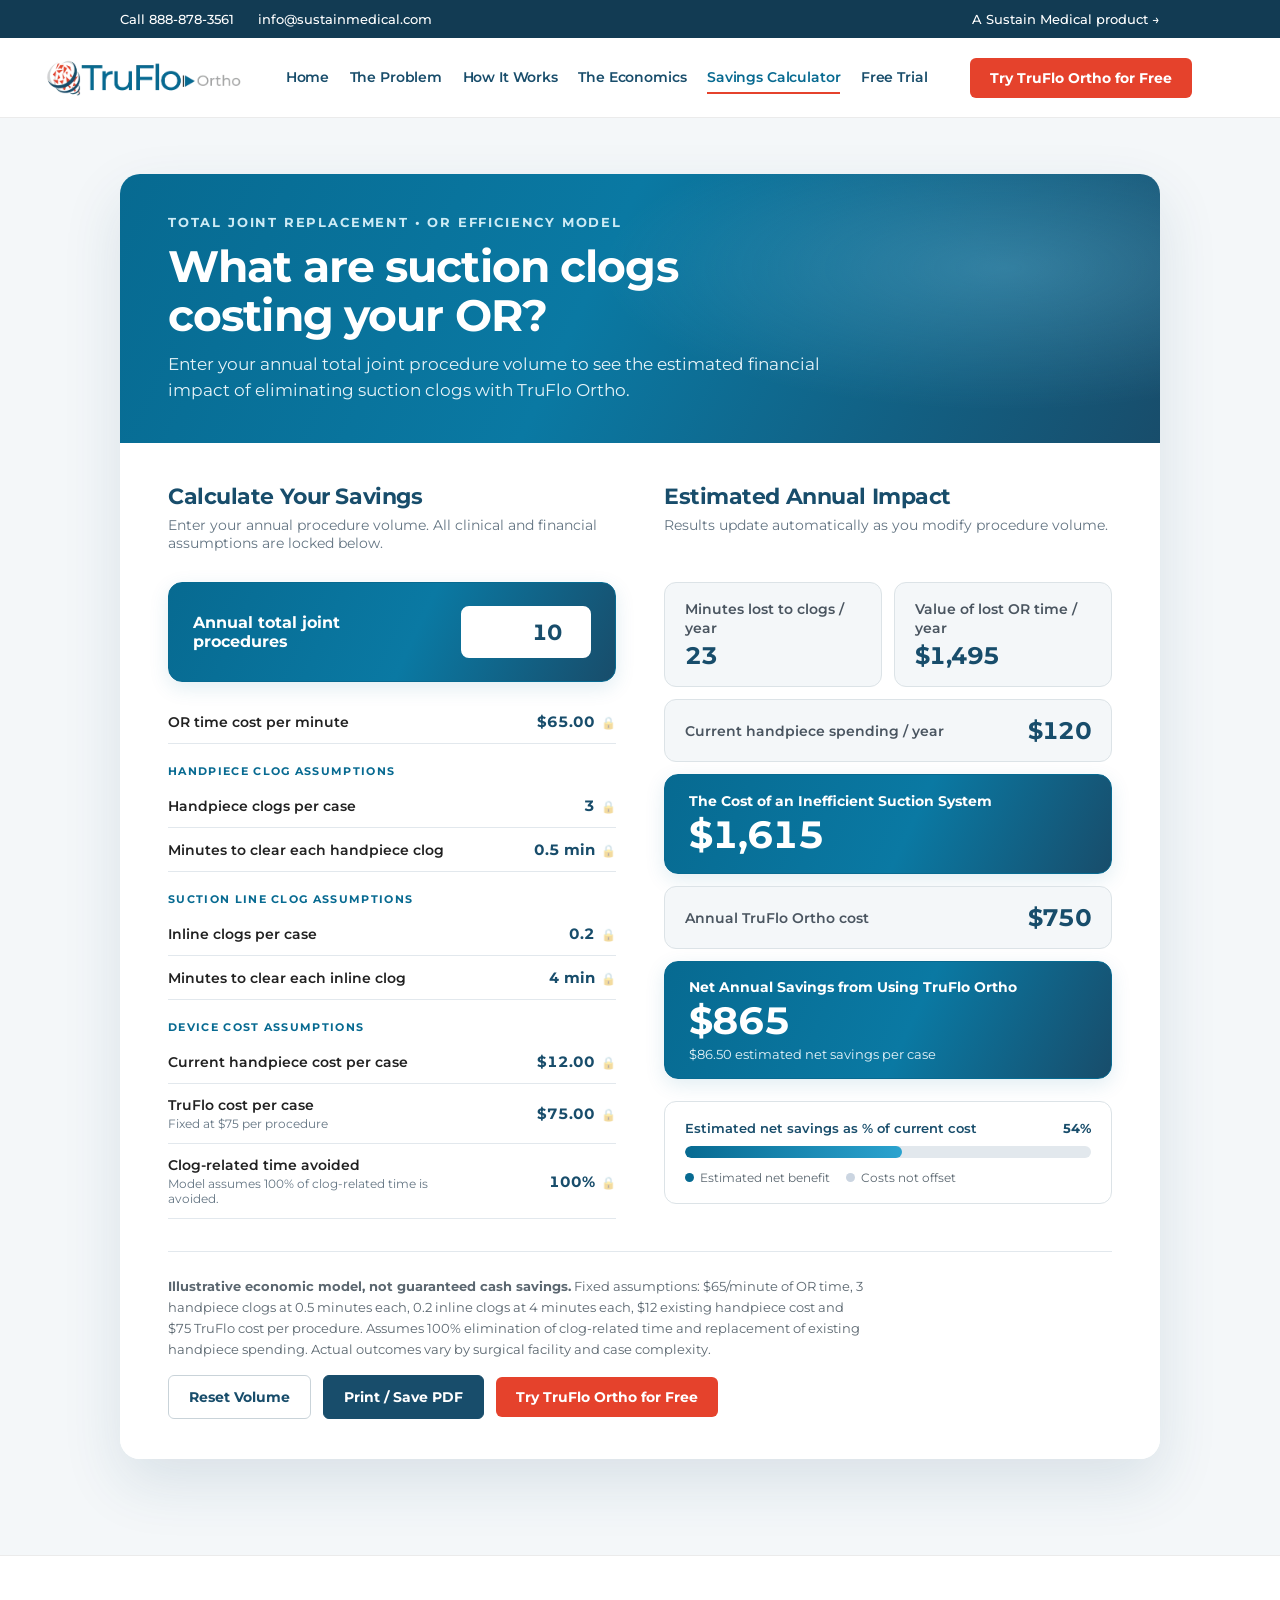
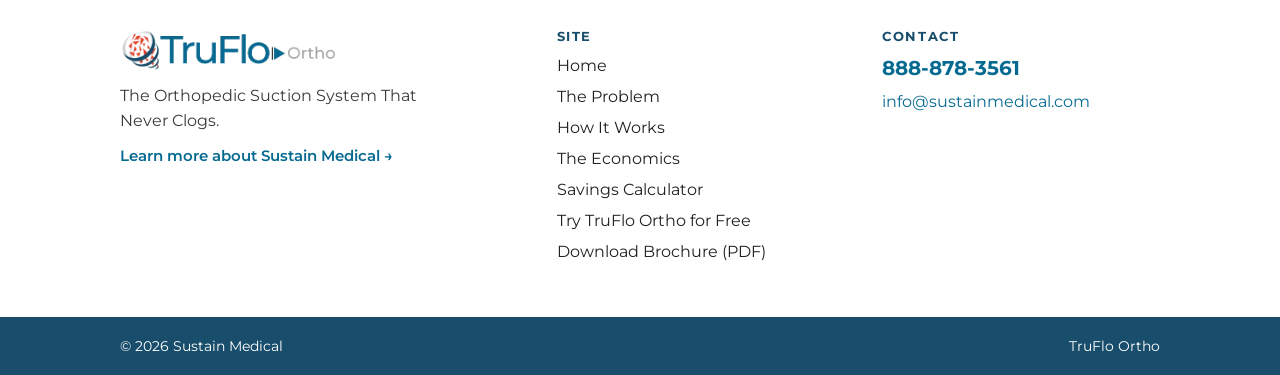
==== commit 7d4781f3: "Reorder and retitle Savings Calculator result boxes" ====
--- a/calculator.html
+++ b/calculator.html
@@ -67,9 +67,9 @@
 </head><body>
 <div class="topbar wrap"><div class="l"><a href="tel:+18888783561">Call 888-878-3561</a><a href="mailto:info@sustainmedical.com">info@sustainmedical.com</a></div><a href="https://sustainmedical.com">A Sustain Medical product &rarr;</a></div>
 <header class="hdr wrap"><a href="index.html"><img class="logo" src="assets/img/truflo-logo.webp" alt="TruFlo Ortho" width="228" height="46"></a>
-<nav class="nav"><a href="index.html">Home</a><a href="index.html#problem">The Problem</a><a href="index.html#how">How It Works</a><a href="index.html#economics">The Economics</a><a href="calculator.html" class="on">Savings Calculator</a><a href="free-trial.html">Free Trial</a></nav><a href="free-trial.html" class="btn btn-red btn-sm">Try TruFlo Ortho for Free</a>
+<nav class="nav"><a href="index.html">Home</a><a href="index.html#problem">The Problem</a><a href="index.html#economics">How It Works</a><a href="index.html#economics">The Economics</a><a href="calculator.html" class="on">Savings Calculator</a><a href="free-trial.html">Free Trial</a></nav><a href="free-trial.html" class="btn btn-red btn-sm">Try TruFlo Ortho for Free</a>
 <div style="display:flex;gap:6px;align-items:center"><a href="free-trial.html" class="btn btn-red mcta">Try TruFlo Ortho for Free</a><button class="burger" aria-label="Menu" aria-expanded="false"><span></span><span></span><span></span></button></div>
-<nav class="mnav"><a href="index.html">Home</a><a href="index.html#problem">The Problem</a><a href="index.html#how">How It Works</a><a href="index.html#economics">The Economics</a><a href="calculator.html">Savings Calculator</a><a href="free-trial.html">Free Trial</a><a href="tel:+18888783561">Call 888-878-3561</a></nav></header>
+<nav class="mnav"><a href="index.html">Home</a><a href="index.html#problem">The Problem</a><a href="index.html#economics">How It Works</a><a href="index.html#economics">The Economics</a><a href="calculator.html">Savings Calculator</a><a href="free-trial.html">Free Trial</a><a href="tel:+18888783561">Call 888-878-3561</a></nav></header>
 
 <main class="calc-page wrap">
 <div class="calc-shell">
@@ -133,11 +133,6 @@
 <h2 id="results-heading">Estimated Annual Impact</h2>
 <p class="calc-sub">Results update automatically as you modify procedure volume.</p>
 <div class="calc-results">
-<div class="calc-res primary" id="currentCostTile">
-<span>Estimated Annual Savings</span>
-<strong id="currentTotal" aria-live="polite">$1,615</strong>
-</div>
-
 <div class="calc-metrics">
 <div class="calc-res">
 <span>Minutes lost to clogs / year</span>
@@ -153,14 +148,19 @@
 <span>Current handpiece spending / year</span>
 <strong id="oldAnnual">$120</strong>
 </div>
+<div class="calc-res primary" id="currentCostTile">
+<span>The Cost of an Inefficient Suction System</span>
+<strong id="currentTotal" aria-live="polite">$1,615</strong>
+</div>
+
+<div class="calc-res">
+<span>Annual TruFlo Ortho cost</span>
+<strong id="trufloAnnual">$750</strong>
+</div>
 <div class="calc-res primary" id="netTile">
-<span>Estimated Net Annual Savings</span>
+<span>Net Annual Savings from Using TruFlo Ortho</span>
 <strong id="net" aria-live="polite">$865</strong>
 <div class="micro" id="perCase">$86.50 estimated savings per case</div>
-</div>
-<div class="calc-res">
-<span>Annual TruFlo cost</span>
-<strong id="trufloAnnual">$750</strong>
 </div>
 
 <div class="calc-barwrap">
--- a/assets/site.css
+++ b/assets/site.css
@@ -58,7 +58,7 @@
 .photos img{width:100%;height:100%;object-fit:cover;display:block;transition:transform .5s}.photos figure:hover img{transform:scale(1.05)}
 .photos-note{margin:10px 0 0;font-size:14px;color:#5b6770}
 /* large-bore (v2) */
-.lb{padding-top:112px;padding-bottom:112px}
+.lb{padding-top:112px;padding-bottom:40px}
 .center{text-align:center;display:flex;flex-direction:column;gap:14px;align-items:center}
 .lb h2,.h2{font-weight:700;font-size:44px;color:#184D6B}
 .lbgrid{margin-top:56px;display:grid;grid-template-columns:320px 1fr 320px;gap:32px;align-items:center}
@@ -143,6 +143,7 @@
 .hero h1{font-size:34px;line-height:1.12}.hero p{font-size:17px}.hero .btns{flex-direction:column}.hero .btns .btn{width:100%}
 .tag{font-size:11px;padding:8px 10px}
 .diag-sec,.lb,.why,.zero,.calc,.faq,.form-sec{padding-top:56px;padding-bottom:56px}
+.lb{padding-bottom:36px}
 .sechead{grid-template-columns:1fr;gap:16px;margin-bottom:24px}.sechead h2{font-size:30px}.sechead p{font-size:16px}
 .card{padding:20px 14px;border-radius:16px}.card .ct b{font-size:21px}.status{font-size:11px}
 .diagram .lbl{display:none}
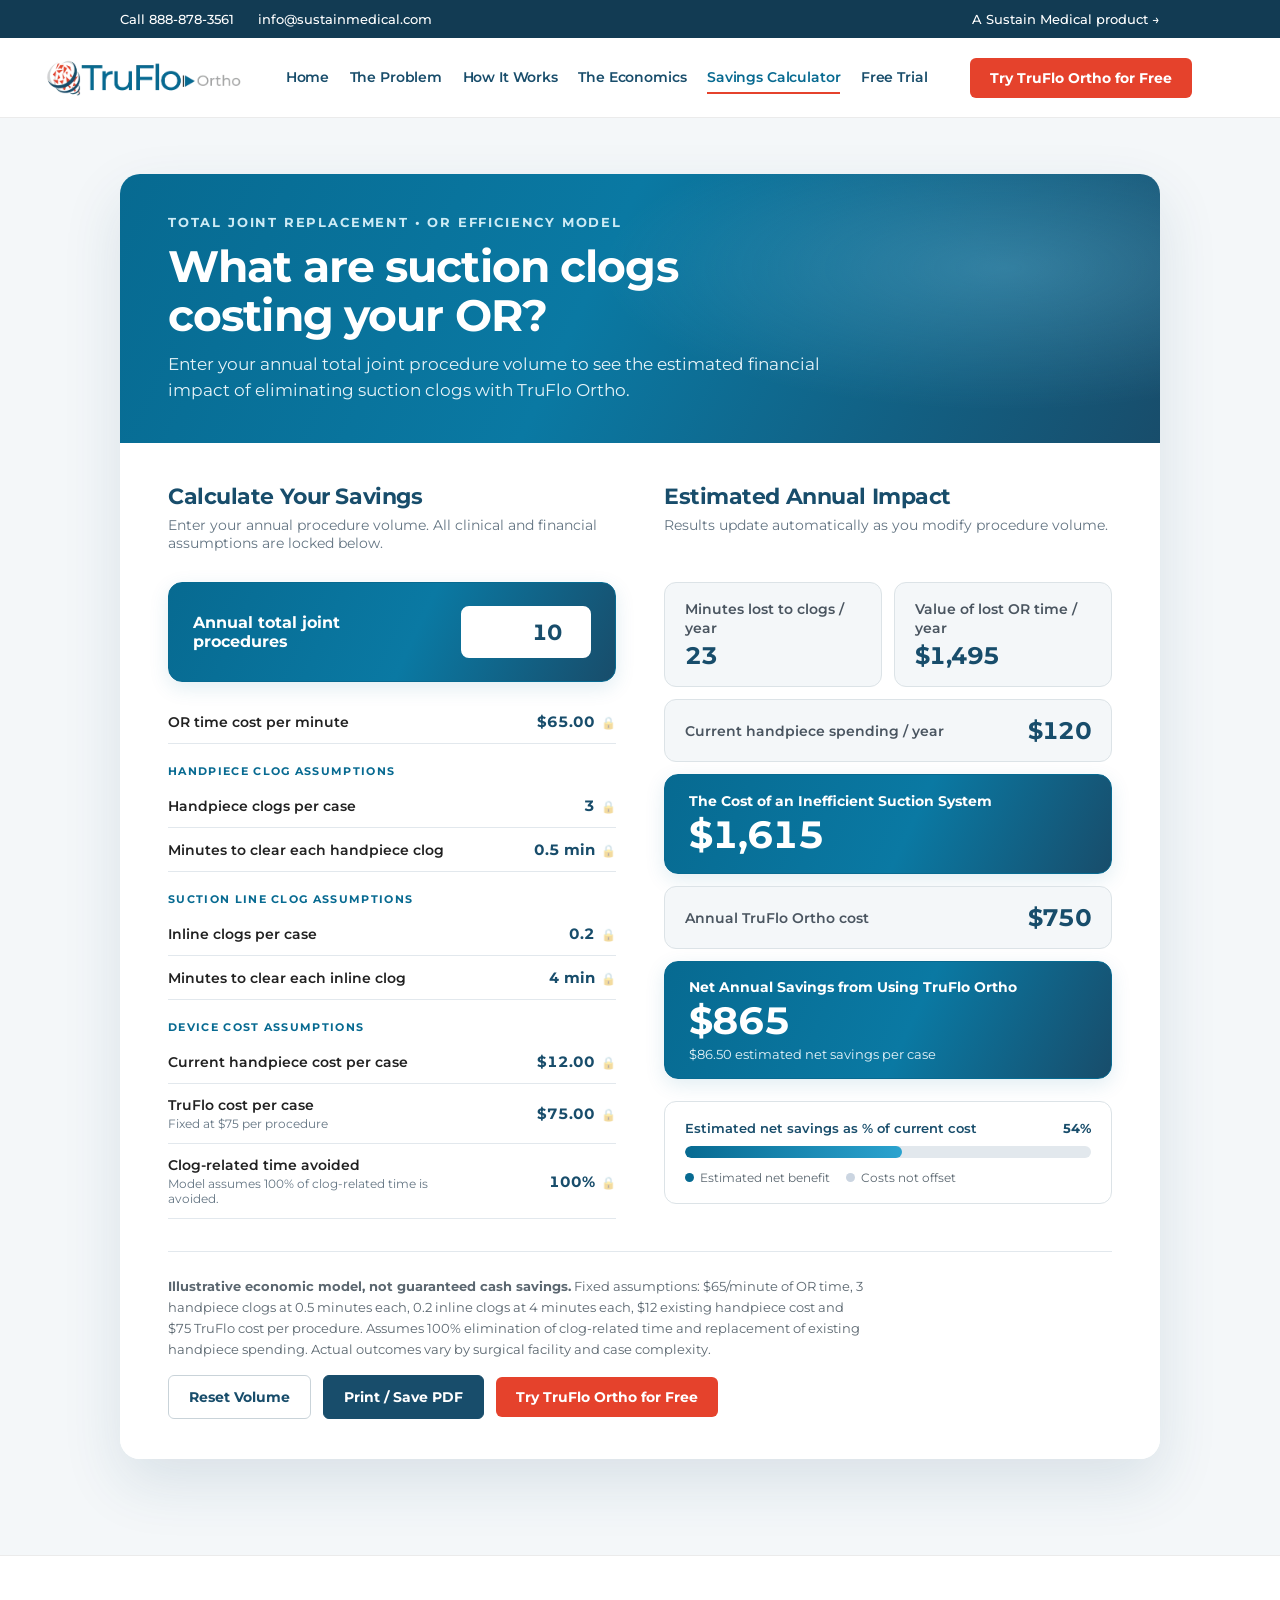
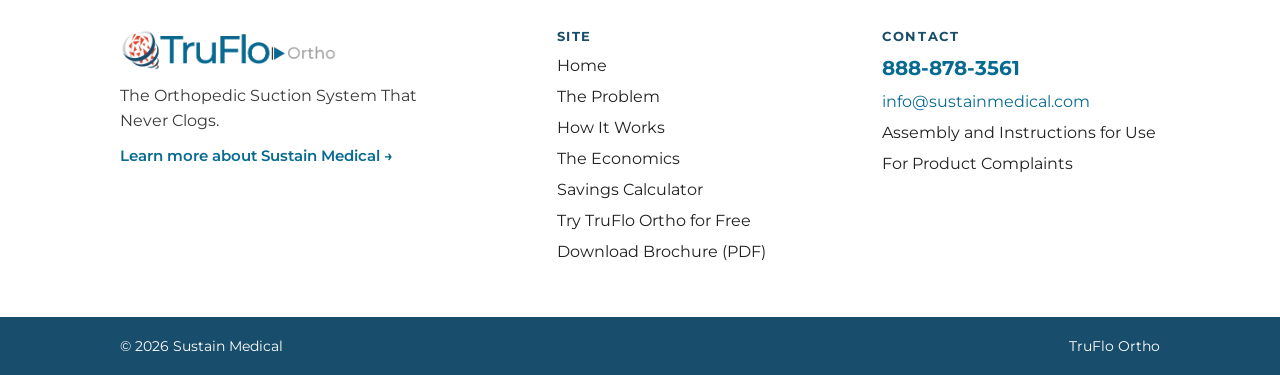
==== commit c00bc11c: "Implement client feedback: surgical character animations, Why TruFlo Ortho button text, and regulato" ====
--- a/calculator.html
+++ b/calculator.html
@@ -193,7 +193,7 @@
 
 <footer><div class="ft wrap"><div class="c"><img src="assets/img/truflo-logo.webp" alt="TruFlo Ortho" style="height:44px;width:max-content"><p>The Orthopedic Suction System That Never Clogs.</p><a href="https://sustainmedical.com" class="mont" style="font-weight:600;font-size:15px;color:#076A91">Learn more about Sustain Medical &rarr;</a></div>
 <div class="c"><h4>Site</h4><a href="index.html">Home</a><a href="index.html#problem">The Problem</a><a href="index.html#how">How It Works</a><a href="index.html#economics">The Economics</a><a href="calculator.html">Savings Calculator</a><a href="free-trial.html">Try TruFlo Ortho for Free</a><a href="assets/TruFlo-Ortho-Sell-Sheet.pdf" target="_blank" rel="noopener">Download Brochure (PDF)</a></div>
-<div class="c"><h4>Contact</h4><a href="tel:+18888783561" class="mont" style="font-weight:700;font-size:20px;color:#076A91">888-878-3561</a><a href="mailto:info@sustainmedical.com" style="color:#076A91">info@sustainmedical.com</a></div></div>
+<div class="c"><h4>Contact</h4><a href="tel:+18888783561" class="mont" style="font-weight:700;font-size:20px;color:#076A91">888-878-3561</a><a href="mailto:info@sustainmedical.com" style="color:#076A91">info@sustainmedical.com</a><a href="#">Assembly and Instructions for Use</a><a href="#">For Product Complaints</a></div></div>
 <div class="fb wrap"><span>&copy; 2026 Sustain Medical</span><span>TruFlo Ortho</span></div></footer>
 
 <script>
--- a/assets/site.css
+++ b/assets/site.css
@@ -168,3 +168,8 @@
 .calc iframe{margin-top:0}
 @media (max-width:980px){.lbgrid .col{display:contents!important}.lbgrid .fcard:nth-child(1){order:1}.lbgrid .col:last-child .fcard{order:2}.lbgrid .col:first-child .fcard:nth-child(2){order:3}.calc{padding-left:0;padding-right:0}}
 .form-sec h1.fh{font-weight:700;font-size:52px;line-height:1.08}@media (max-width:980px){.form-sec h1.fh{font-size:30px}}
+.diag-char{transform-box:fill-box;transform-origin:center bottom}
+.char-problem image{animation:charSigh 3.8s ease-in-out infinite}
+.char-solution image{animation:charHappy 3.6s ease-in-out infinite}
+@keyframes charSigh{0%,100%{transform:translateY(0)}50%{transform:translateY(-4px)}}
+@keyframes charHappy{0%,100%{transform:translateY(0)}50%{transform:translateY(-5px)}}
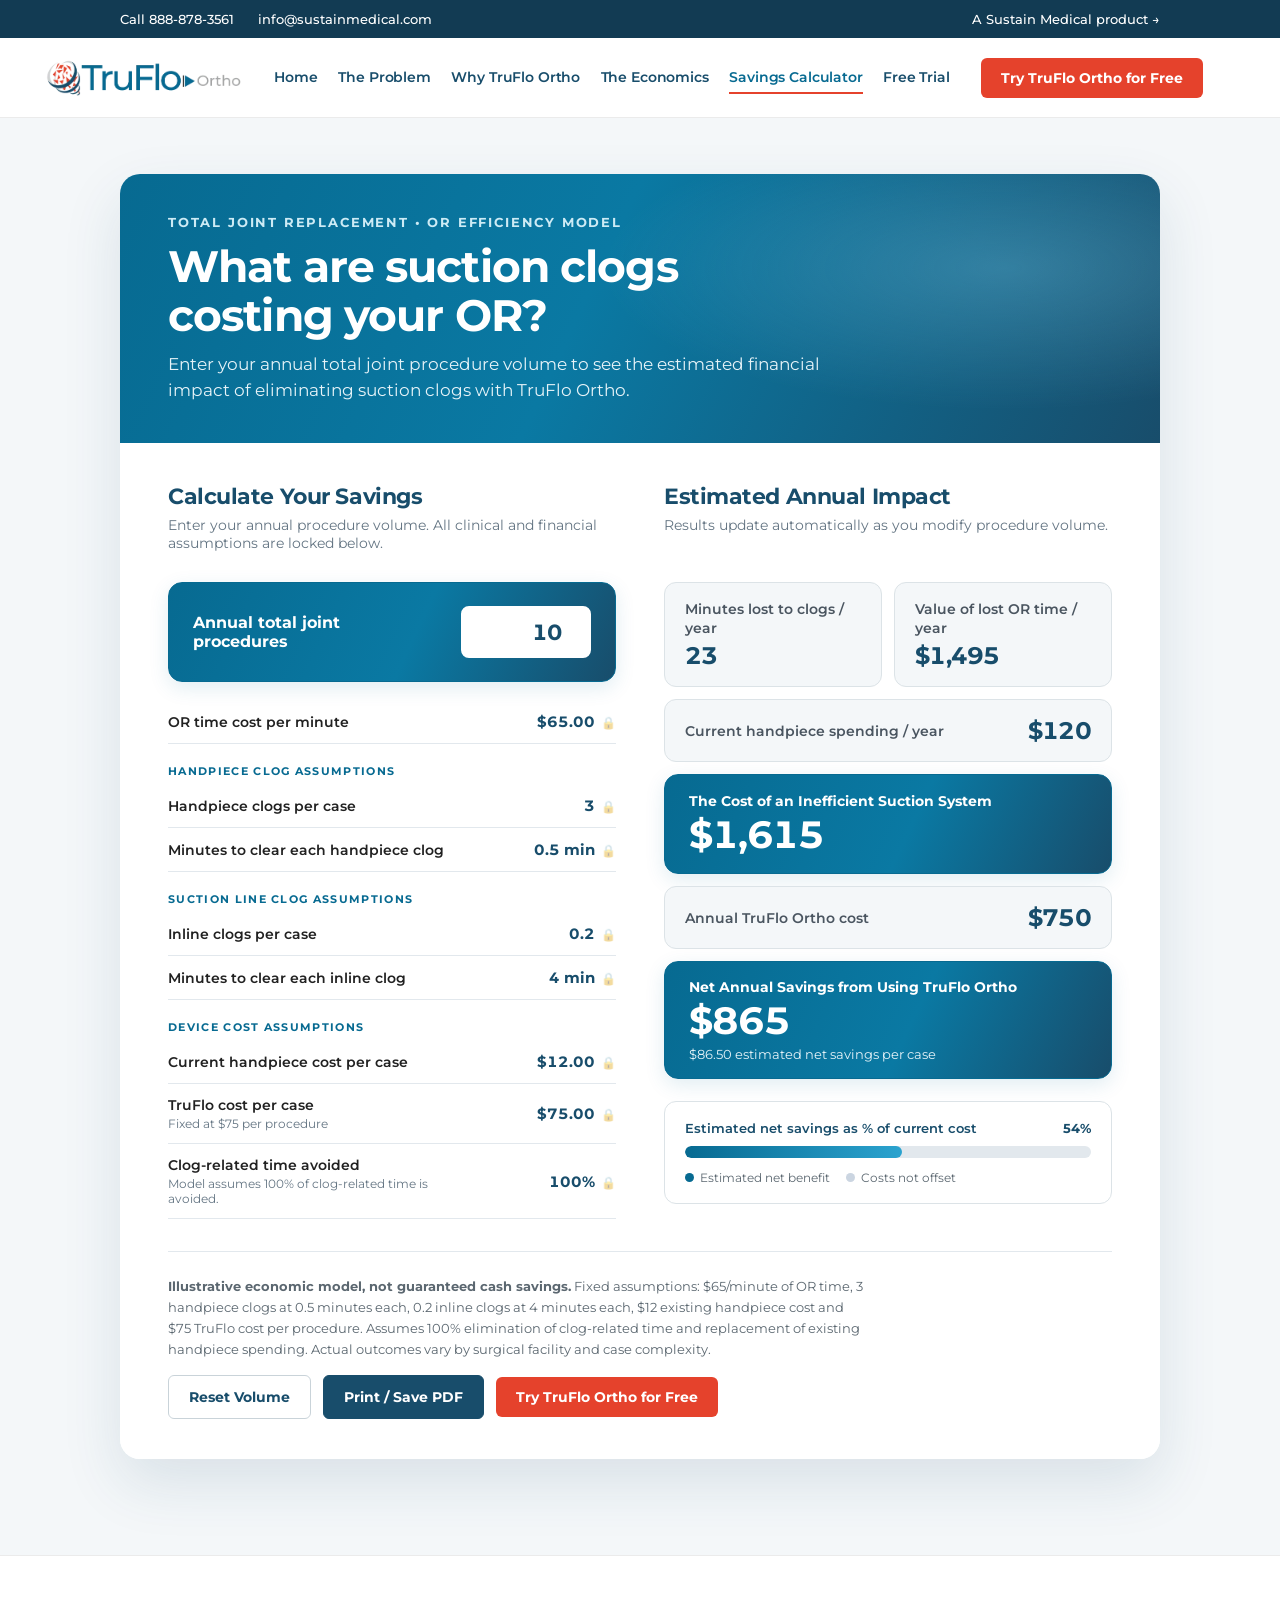
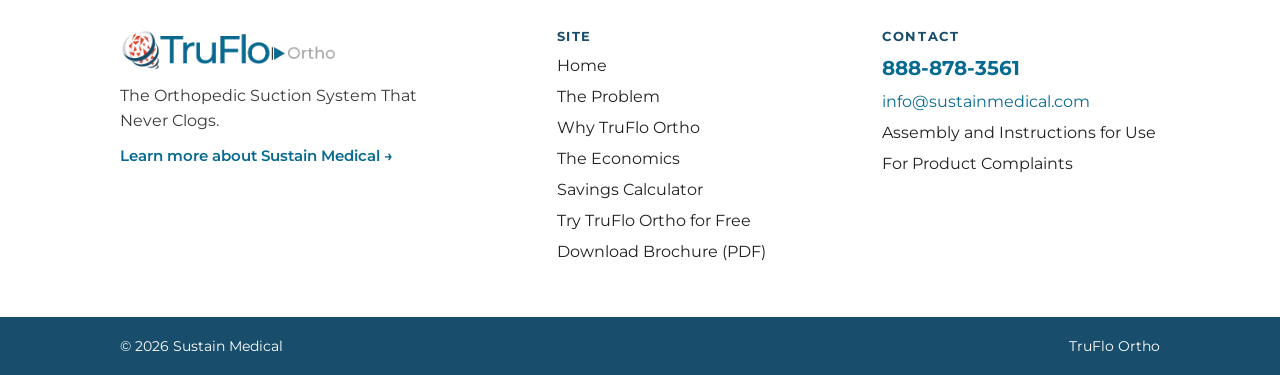
==== commit 0ed9c8ae: "Update How it works to Why TruFlo Ortho in top nav and footer across all pages, and use client Refer" ====
--- a/calculator.html
+++ b/calculator.html
@@ -67,9 +67,9 @@
 </head><body>
 <div class="topbar wrap"><div class="l"><a href="tel:+18888783561">Call 888-878-3561</a><a href="mailto:info@sustainmedical.com">info@sustainmedical.com</a></div><a href="https://sustainmedical.com">A Sustain Medical product &rarr;</a></div>
 <header class="hdr wrap"><a href="index.html"><img class="logo" src="assets/img/truflo-logo.webp" alt="TruFlo Ortho" width="228" height="46"></a>
-<nav class="nav"><a href="index.html">Home</a><a href="index.html#problem">The Problem</a><a href="index.html#economics">How It Works</a><a href="index.html#economics">The Economics</a><a href="calculator.html" class="on">Savings Calculator</a><a href="free-trial.html">Free Trial</a></nav><a href="free-trial.html" class="btn btn-red btn-sm">Try TruFlo Ortho for Free</a>
+<nav class="nav"><a href="index.html">Home</a><a href="index.html#problem">The Problem</a><a href="index.html#economics">Why TruFlo Ortho</a><a href="index.html#economics">The Economics</a><a href="calculator.html" class="on">Savings Calculator</a><a href="free-trial.html">Free Trial</a></nav><a href="free-trial.html" class="btn btn-red btn-sm">Try TruFlo Ortho for Free</a>
 <div style="display:flex;gap:6px;align-items:center"><a href="free-trial.html" class="btn btn-red mcta">Try TruFlo Ortho for Free</a><button class="burger" aria-label="Menu" aria-expanded="false"><span></span><span></span><span></span></button></div>
-<nav class="mnav"><a href="index.html">Home</a><a href="index.html#problem">The Problem</a><a href="index.html#economics">How It Works</a><a href="index.html#economics">The Economics</a><a href="calculator.html">Savings Calculator</a><a href="free-trial.html">Free Trial</a><a href="tel:+18888783561">Call 888-878-3561</a></nav></header>
+<nav class="mnav"><a href="index.html">Home</a><a href="index.html#problem">The Problem</a><a href="index.html#economics">Why TruFlo Ortho</a><a href="index.html#economics">The Economics</a><a href="calculator.html">Savings Calculator</a><a href="free-trial.html">Free Trial</a><a href="tel:+18888783561">Call 888-878-3561</a></nav></header>
 
 <main class="calc-page wrap">
 <div class="calc-shell">
@@ -192,7 +192,7 @@
 </main>
 
 <footer><div class="ft wrap"><div class="c"><img src="assets/img/truflo-logo.webp" alt="TruFlo Ortho" style="height:44px;width:max-content"><p>The Orthopedic Suction System That Never Clogs.</p><a href="https://sustainmedical.com" class="mont" style="font-weight:600;font-size:15px;color:#076A91">Learn more about Sustain Medical &rarr;</a></div>
-<div class="c"><h4>Site</h4><a href="index.html">Home</a><a href="index.html#problem">The Problem</a><a href="index.html#how">How It Works</a><a href="index.html#economics">The Economics</a><a href="calculator.html">Savings Calculator</a><a href="free-trial.html">Try TruFlo Ortho for Free</a><a href="assets/TruFlo-Ortho-Sell-Sheet.pdf" target="_blank" rel="noopener">Download Brochure (PDF)</a></div>
+<div class="c"><h4>Site</h4><a href="index.html">Home</a><a href="index.html#problem">The Problem</a><a href="index.html#economics">Why TruFlo Ortho</a><a href="index.html#economics">The Economics</a><a href="calculator.html">Savings Calculator</a><a href="free-trial.html">Try TruFlo Ortho for Free</a><a href="assets/TruFlo-Ortho-Sell-Sheet.pdf" target="_blank" rel="noopener">Download Brochure (PDF)</a></div>
 <div class="c"><h4>Contact</h4><a href="tel:+18888783561" class="mont" style="font-weight:700;font-size:20px;color:#076A91">888-878-3561</a><a href="mailto:info@sustainmedical.com" style="color:#076A91">info@sustainmedical.com</a><a href="#">Assembly and Instructions for Use</a><a href="#">For Product Complaints</a></div></div>
 <div class="fb wrap"><span>&copy; 2026 Sustain Medical</span><span>TruFlo Ortho</span></div></footer>
 
